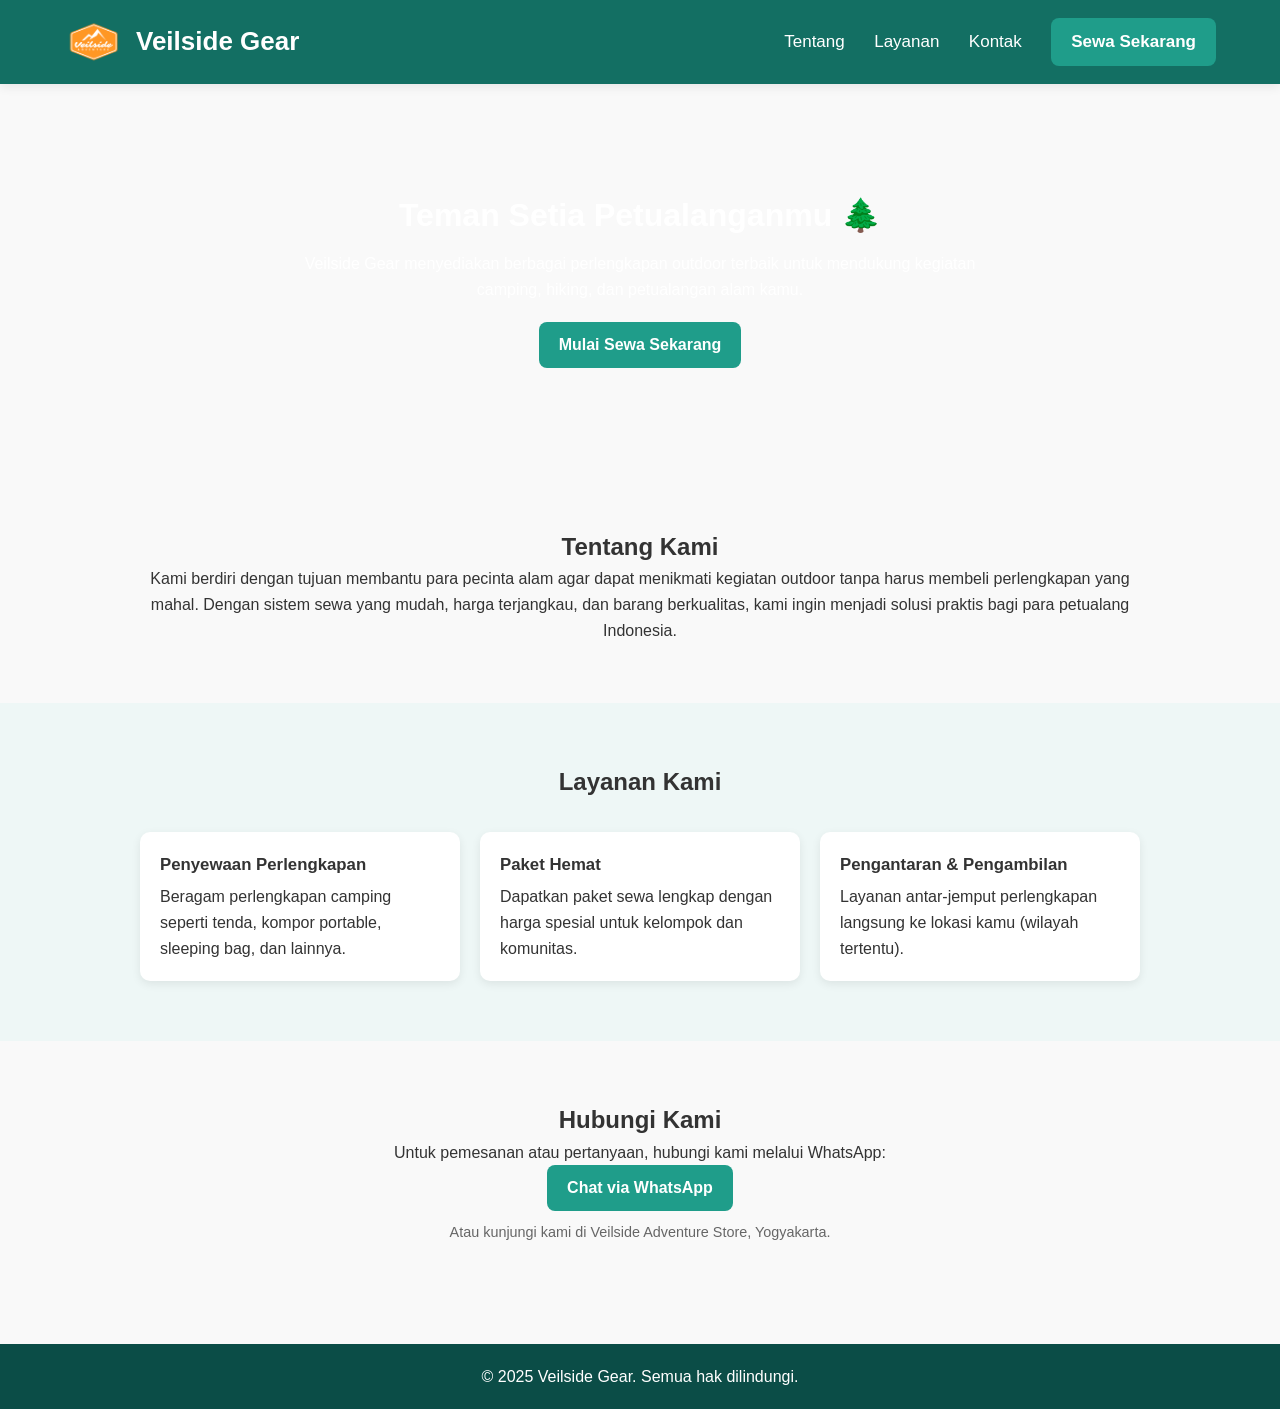
==== Program/index.html @ 1db5cf21 "feat: penambahan fitur keranjang dan produk" ====
<!DOCTYPE html>
<html lang="id">
  <head>
    <meta charset="UTF-8" />
    <meta name="viewport" content="width=device-width, initial-scale=1" />
    <title>Veilside Gear – Penyewaan Perlengkapan Outdoor</title>
    <link rel="stylesheet" href="style.css" />
    <link rel="icon" href="logo.png" />
  </head>
  <body>
    <!-- Navbar -->
    <header class="navbar" role="banner">
      <div class="container nav-content">
        <a href="index.html" class="logo" aria-label="Beranda Veilside Gear">
          <img src="logo.png" alt="Logo Veilside Gear" />
          <span>Veilside Gear</span>
        </a>
        <nav aria-label="Navigasi utama">
          <a href="#tentang">Tentang</a>
          <a href="#layanan">Layanan</a>
          <a href="#kontak">Kontak</a>
          <a href="sewa.html" class="btn-primary">Sewa Sekarang</a>
        </nav>
      </div>
    </header>

    <!-- Hero -->
    <section class="hero" role="region" aria-labelledby="hero-title">
      <div class="container">
        <h2 id="hero-title">Teman Setia Petualanganmu 🌲</h2>
        <p>
          Veilside Gear menyediakan berbagai perlengkapan outdoor terbaik untuk
          mendukung kegiatan camping, hiking, dan petualangan alam kamu.
        </p>
        <a href="sewa.html" class="btn-primary" aria-label="Mulai sewa sekarang">
          Mulai Sewa Sekarang
        </a>
      </div>
    </section>

    <!-- Tentang -->
    <section id="tentang" class="section" role="region" aria-labelledby="about-title">
      <div class="container">
        <h2 id="about-title">Tentang Kami</h2>
        <p>
          Kami berdiri dengan tujuan membantu para pecinta alam agar dapat
          menikmati kegiatan outdoor tanpa harus membeli perlengkapan yang mahal.
          Dengan sistem sewa yang mudah, harga terjangkau, dan barang berkualitas,
          kami ingin menjadi solusi praktis bagi para petualang Indonesia.
        </p>
      </div>
    </section>

    <!-- Layanan -->
    <section id="layanan" class="section bg-light" role="region" aria-labelledby="services-title">
      <div class="container">
        <h2 id="services-title">Layanan Kami</h2>

        <div class="grid">
          <div class="card">
            <h3>Penyewaan Perlengkapan</h3>
            <p>Beragam perlengkapan camping seperti tenda, kompor portable, sleeping bag, dan lainnya.</p>
          </div>
          <div class="card">
            <h3>Paket Hemat</h3>
            <p>Dapatkan paket sewa lengkap dengan harga spesial untuk kelompok dan komunitas.</p>
          </div>
          <div class="card">
            <h3>Pengantaran &amp; Pengambilan</h3>
            <p>Layanan antar-jemput perlengkapan langsung ke lokasi kamu (wilayah tertentu).</p>
          </div>
        </div>
      </div>
    </section>

    <!-- Kontak -->
    <section id="kontak" class="section" role="region" aria-labelledby="contact-title">
      <div class="container">
        <h2 id="contact-title">Hubungi Kami</h2>
        <p>Untuk pemesanan atau pertanyaan, hubungi kami melalui WhatsApp:</p>
        <a href="https://wa.me/628123456789" target="_blank" rel="noopener" class="btn-primary">
          Chat via WhatsApp
        </a>
        <p class="small">Atau kunjungi kami di Veilside Adventure Store, Yogyakarta.</p>
      </div>
    </section>

    <!-- Footer -->
    <footer role="contentinfo">
      <div class="container">
        <p>© 2025 Veilside Gear. Semua hak dilindungi.</p>
      </div>
    </footer>

    <!-- Reminder H-1 (dipertahankan) -->
    <script>
      const reminder = JSON.parse(localStorage.getItem("vs_reminder") || "null");
      if (reminder) {
        const now = new Date();
        const due = new Date(reminder.tanggalSelesai);
        const oneDayBefore = new Date(due);
        oneDayBefore.setDate(due.getDate() - 1);

        if (now.toDateString() === oneDayBefore.toDateString()) {
          const msg =
            `Halo ${reminder.nama}, ini pengingat dari Veilside Gear 😊\n` +
            `Besok (${due.toLocaleDateString("id-ID")}) adalah jadwal pengembalian barang sewaan Anda.\n` +
            `Terima kasih sudah menyewa di Veilside Gear!`;
          const waURL = `https://wa.me/${reminder.wa}?text=${encodeURIComponent(msg)}`;
          alert("🔔 Pengingat: Besok adalah jadwal pengembalian barang!");
          window.open(waURL, "_blank");
          localStorage.removeItem("vs_reminder");
        }
      }
    </script>
  </body>
</html>
---- Program/style.css ----
/* ===========
   Veilside Gear • Global Styles
   =========== */
* {
  box-sizing: border-box;
  margin: 0;
  padding: 0;
  font-family: "Inter", Arial, sans-serif;
}

:root {
  --brand: #136f63;
  --brand-2: #0b4d47;
  --brand-contrast: #ffffff;
  --bg: #f9f9f9;
  --bg-light: #eef7f6;
  --text: #333333;
  --muted: #666666;
  --radius-md: 10px;
  --shadow-sm: 0 3px 10px rgba(0, 0, 0, 0.08);
  --shadow-md: 0 4px 20px rgba(0, 0, 0, 0.08);
}

/* footer selalu di bawah + kompensasi navbar fixed */
html, body {
  height: 100%;
  display: flex;
  flex-direction: column;
  background: var(--bg);
  color: var(--text);
  line-height: 1.6;
}
body { padding-top: 90px; } /* karena navbar fixed */
body > main,
body > .section {
  flex: 1 0 auto;
}
footer {
  flex-shrink: 0;
}

/* container */
.container {
  width: 90%;
  max-width: 1000px;
  margin: 0 auto;
}

/* navbar */
.navbar {
  background: var(--brand);
  color: var(--brand-contrast);
  position: fixed;
  top: 0; left: 0; width: 100%;
  z-index: 1000;
  box-shadow: var(--shadow-sm);
}
.nav-content {
  display: flex; align-items: center; justify-content: space-between;
  max-width: 1200px; padding: 12px 0; margin: 0 auto;
}
.logo {
  display: inline-flex; align-items: center; gap: 12px;
  text-decoration: none; color: var(--brand-contrast);
  font-size: 26px; font-weight: 700;
}
.logo img { width: 60px; height: 60px; object-fit: contain; }
nav a {
  color: var(--brand-contrast); text-decoration: none;
  margin-left: 25px; font-weight: 500; font-size: 17px;
  transition: color .25s ease;
}
nav a:hover { color: #c7f9cc; }

/* button */
.btn-primary {
  display: inline-block;
  background: #1f9d8a; color: #ffffff;
  padding: 10px 20px; border-radius: 8px; text-decoration: none;
  font-weight: 600; border: 0; cursor: pointer;
  transition: background .25s ease, transform .1s ease;
}
.btn-primary:hover { background: #157c6f; }
.btn-primary:active { transform: translateY(1px); }

/* hero */
.hero {
  background: url("camp-bg.jpg") center/cover no-repeat;
  color: var(--brand-contrast);
  text-align: center;
  padding: 100px 20px;
}
.hero h2 { font-size: 2rem; margin-bottom: 10px; }
.hero p { max-width: 700px; margin: 10px auto 20px; }

/* sections */
.section { padding: 60px 0; text-align: center; }
.bg-light { background: var(--bg-light); }

/* grid & card */
.grid {
  display: grid;
  grid-template-columns: repeat(auto-fit, minmax(220px, 1fr));
  gap: 20px;
  margin-top: 30px;
}
.card {
  background: #ffffff;
  padding: 20px;
  border-radius: var(--radius-md);
  box-shadow: var(--shadow-sm);
  text-align: left;
  transition: transform .15s ease, box-shadow .15s ease;
}
.card:hover { transform: translateY(-3px); box-shadow: var(--shadow-md); }
.card h3 { font-size: 1.05rem; margin-bottom: 6px; }
.card p + p { margin-top: 6px; }

/* product images */
.product-img {
  width: 100%;
  height: 160px;
  object-fit: contain;
  display: block;
  background: #fff;
  border-radius: 8px;
  margin-bottom: 10px;
}
@media (min-width: 1024px) {
  .product-img { height: 180px; }
}

/* footer */
footer {
  background: var(--brand-2);
  color: #ffffff;
  text-align: center;
  padding: 20px 10px;
  margin-top: 40px;
}
.small {
  font-size: 0.9em;
  color: var(--muted);
  margin-top: 10px;
}

/* cart summary table */
#cart-summary table { width: 100%; border-collapse: collapse; }
#cart-summary th, #cart-summary td {
  padding: 8px 10px;
  border-bottom: 1px solid #eee;
}
#cart-summary th:last-child,
#cart-summary td:last-child { text-align: right; }

/* responsive */
@media (max-width: 768px) {
  .hero { padding: 80px 15px; background-position: center; }
  nav a { margin-left: 16px; font-size: 15px; }
  .logo img { width: 48px; height: 48px; }
}


/* ========== CART PANEL ========== */
.btn-cart {
  background: rgba(255,255,255,0.12);
  border: 1px solid rgba(255,255,255,0.25);
  color: #fff;
  padding: 6px 14px;
  border-radius: 999px;
  cursor: pointer;
  font-weight: 500;
}
.btn-cart:hover { background: rgba(255,255,255,0.2); }

.cart-panel {
  position: fixed;
  top: 0;
  right: -360px;
  width: 320px;
  height: 100vh;
  background: #fff;
  box-shadow: -4px 0 14px rgba(0,0,0,0.15);
  z-index: 2000;
  display: flex;
  flex-direction: column;
  transition: right .25s ease;
}
.cart-panel.open { right: 0; }

.cart-header {
  display: flex;
  justify-content: space-between;
  align-items: center;
  padding: 16px 16px 8px;
  border-bottom: 1px solid #eee;
}
.cart-header h3 { margin: 0; }
.cart-header button {
  background: transparent;
  border: none;
  font-size: 18px;
  cursor: pointer;
}

.cart-items {
  flex: 1 1 auto;
  overflow-y: auto;
  padding: 14px 16px;
}
.cart-item {
  border-bottom: 1px solid #f1f1f1;
  padding: 10px 0;
}
.ci-name {
  font-weight: 600;
  margin-bottom: 6px;
}
.ci-controls {
  display: flex;
  align-items: center;
  gap: 6px;
}
.ci-btn {
  width: 28px;
  height: 28px;
  border: 1px solid #ccc;
  background: #fff;
  border-radius: 6px;
  cursor: pointer;
}
.ci-price {
  margin-left: auto;
  font-size: 13px;
  color: #555;
}
.ci-remove {
  background: transparent;
  border: none;
  cursor: pointer;
  font-size: 16px;
}

.cart-footer {
  padding: 14px 16px 20px;
  border-top: 1px solid #eee;
  background: #fff;
}

.cart-backdrop {
  position: fixed;
  inset: 0;
  background: rgba(0,0,0,0.35);
  z-index: 1999;
  opacity: 0;
  pointer-events: none;
  transition: opacity .2s ease;
}
.cart-backdrop.show {
  opacity: 1;
  pointer-events: all;
}
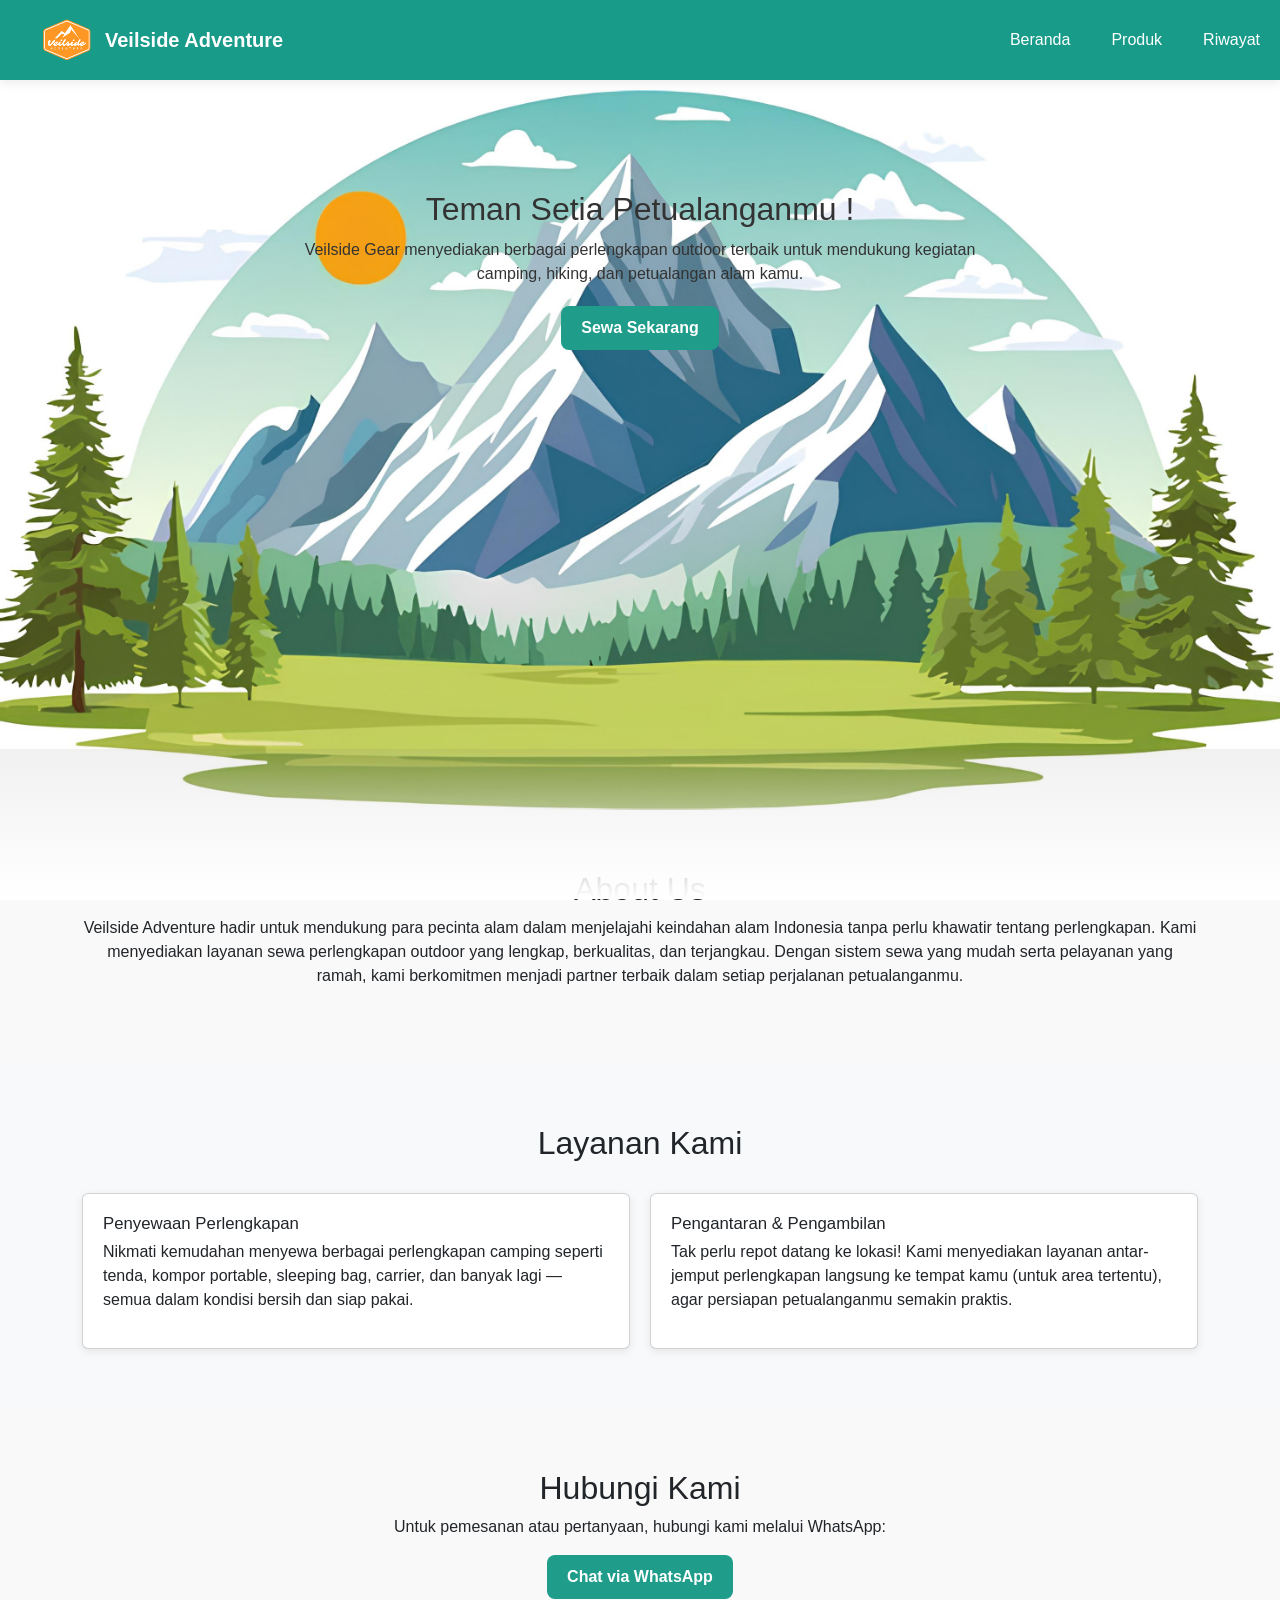
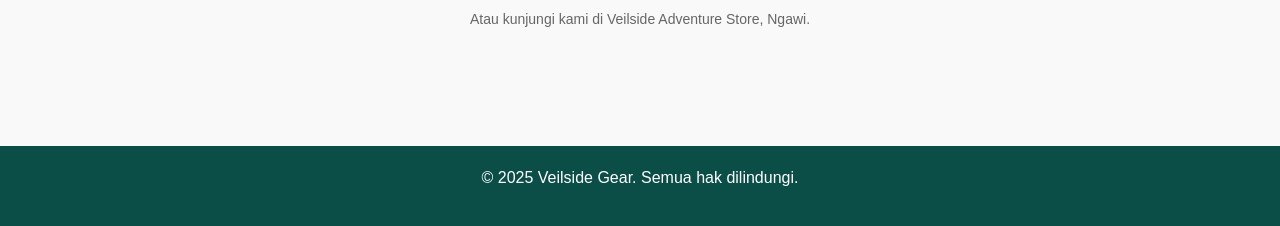
==== commit df98be09: "feat:perubahan beranda" ====
--- a/Program/index.html
+++ b/Program/index.html
@@ -2,113 +2,160 @@
 <html lang="id">
   <head>
     <meta charset="UTF-8" />
-    <meta name="viewport" content="width=device-width, initial-scale=1" />
-    <title>Veilside Gear – Penyewaan Perlengkapan Outdoor</title>
+    <meta name="viewport" content="width=device-width, initial-scale=1.0" />
+    <title>Veilside Gear</title>
     <link rel="stylesheet" href="style.css" />
-    <link rel="icon" href="logo.png" />
+    <link
+      href="https://cdn.jsdelivr.net/npm/bootstrap@5.3.8/dist/css/bootstrap.min.css"
+      rel="stylesheet"
+      integrity="sha384-sRIl4kxILFvY47J16cr9ZwB07vP4J8+LH7qKQnuqkuIAvNWLzeN8tE5YBujZqJLB"
+      crossorigin="anonymous"
+    />
   </head>
   <body>
-    <!-- Navbar -->
-    <header class="navbar" role="banner">
-      <div class="container nav-content">
-        <a href="index.html" class="logo" aria-label="Beranda Veilside Gear">
-          <img src="logo.png" alt="Logo Veilside Gear" />
-          <span>Veilside Gear</span>
+    <!-- Navbar BOOTSTRAP -->
+    <nav
+      class="navbar navbar-expand-lg fixed-top"
+      style="background-color: #199b8a"
+    >
+      <div class="container-fluid">
+        <!-- untuk logo + nama -->
+        <a class="navbar-brand d-flex align-items-center text-white" href="#">
+          <img src="logo.png" alt="Logo" width="60" height="54" class="me-2" />
+          <span class="fw-bold">Veilside Adventure</span>
         </a>
-        <nav aria-label="Navigasi utama">
-          <a href="#tentang">Tentang</a>
-          <a href="#layanan">Layanan</a>
-          <a href="#kontak">Kontak</a>
-          <a href="sewa.html" class="btn-primary">Sewa Sekarang</a>
-        </nav>
+
+        <!-- untuk tampilan mobile (toogle) -->
+        <button
+          class="navbar-toggler"
+          type="button"
+          data-bs-toggle="collapse"
+          data-bs-target="#navbarNav"
+          aria-controls="navbarNav"
+          aria-expanded="false"
+          aria-label="Toggle navigation"
+        >
+          <span class="navbar-toggler-icon"></span>
+        </button>
+
+        <!-- Menu di navbar -->
+        <div
+          class="collapse navbar-collapse justify-content-end"
+          id="navbarNav"
+        >
+          <ul class="navbar-nav">
+            <li class="nav-item">
+              <a class="nav-link text-white" aria-current="page" href="#home"
+                >Beranda</a
+              >
+            </li>
+            <li class="nav-item">
+              <a class="nav-link text-white" href="sewa.html">Produk</a>
+            </li>
+            <li class="nav-item">
+              <a class="nav-link text-white" href="#">Riwayat</a>
+            </li>
+          </ul>
+        </div>
       </div>
-    </header>
+    </nav>
 
-    <!-- Hero -->
-    <section class="hero" role="region" aria-labelledby="hero-title">
-      <div class="container">
-        <h2 id="hero-title">Teman Setia Petualanganmu 🌲</h2>
+    <!-- Hero section -->
+    <section class="hero" id="home">
+      <main class="content">
+        <h1>Teman Setia Petualanganmu !</h1>
         <p>
           Veilside Gear menyediakan berbagai perlengkapan outdoor terbaik untuk
           mendukung kegiatan camping, hiking, dan petualangan alam kamu.
         </p>
-        <a href="sewa.html" class="btn-primary" aria-label="Mulai sewa sekarang">
-          Mulai Sewa Sekarang
-        </a>
-      </div>
+        <a href="sewa.html" class="btn-primary">Sewa Sekarang</a>
+      </main>
     </section>
 
-    <!-- Tentang -->
-    <section id="tentang" class="section" role="region" aria-labelledby="about-title">
+    <!-- Tentang Kami -->
+    <section class="section" id="tentang">
       <div class="container">
-        <h2 id="about-title">Tentang Kami</h2>
+        <h2>About Us</h2>
         <p>
-          Kami berdiri dengan tujuan membantu para pecinta alam agar dapat
-          menikmati kegiatan outdoor tanpa harus membeli perlengkapan yang mahal.
-          Dengan sistem sewa yang mudah, harga terjangkau, dan barang berkualitas,
-          kami ingin menjadi solusi praktis bagi para petualang Indonesia.
+          Veilside Adventure hadir untuk mendukung para pecinta alam dalam
+          menjelajahi keindahan alam Indonesia tanpa perlu khawatir tentang
+          perlengkapan. Kami menyediakan layanan sewa perlengkapan outdoor yang
+          lengkap, berkualitas, dan terjangkau. Dengan sistem sewa yang mudah
+          serta pelayanan yang ramah, kami berkomitmen menjadi partner terbaik
+          dalam setiap perjalanan petualanganmu.
         </p>
       </div>
     </section>
 
     <!-- Layanan -->
-    <section id="layanan" class="section bg-light" role="region" aria-labelledby="services-title">
+    <section class="section bg-light" id="layanan">
       <div class="container">
-        <h2 id="services-title">Layanan Kami</h2>
-
+        <h2>Layanan Kami</h2>
         <div class="grid">
           <div class="card">
             <h3>Penyewaan Perlengkapan</h3>
-            <p>Beragam perlengkapan camping seperti tenda, kompor portable, sleeping bag, dan lainnya.</p>
+            <p>
+              Nikmati kemudahan menyewa berbagai perlengkapan camping seperti
+              tenda, kompor portable, sleeping bag, carrier, dan banyak lagi —
+              semua dalam kondisi bersih dan siap pakai.
+            </p>
           </div>
           <div class="card">
-            <h3>Paket Hemat</h3>
-            <p>Dapatkan paket sewa lengkap dengan harga spesial untuk kelompok dan komunitas.</p>
-          </div>
-          <div class="card">
-            <h3>Pengantaran &amp; Pengambilan</h3>
-            <p>Layanan antar-jemput perlengkapan langsung ke lokasi kamu (wilayah tertentu).</p>
+            <h3>Pengantaran & Pengambilan</h3>
+            <p>
+              Tak perlu repot datang ke lokasi! Kami menyediakan layanan
+              antar-jemput perlengkapan langsung ke tempat kamu (untuk area
+              tertentu), agar persiapan petualanganmu semakin praktis.
+            </p>
           </div>
         </div>
       </div>
     </section>
 
     <!-- Kontak -->
-    <section id="kontak" class="section" role="region" aria-labelledby="contact-title">
+    <section id="kontak" class="section">
       <div class="container">
-        <h2 id="contact-title">Hubungi Kami</h2>
+        <h2>Hubungi Kami</h2>
         <p>Untuk pemesanan atau pertanyaan, hubungi kami melalui WhatsApp:</p>
-        <a href="https://wa.me/628123456789" target="_blank" rel="noopener" class="btn-primary">
-          Chat via WhatsApp
-        </a>
-        <p class="small">Atau kunjungi kami di Veilside Adventure Store, Yogyakarta.</p>
+        <a href="https://wa.me/628123456789" target="_blank" class="btn-primary"
+          >Chat via WhatsApp</a
+        >
+        <p class="small">
+          Atau kunjungi kami di Veilside Adventure Store, Ngawi.
+        </p>
       </div>
     </section>
 
-    <!-- Footer -->
-    <footer role="contentinfo">
+    <footer>
       <div class="container">
         <p>© 2025 Veilside Gear. Semua hak dilindungi.</p>
       </div>
     </footer>
 
-    <!-- Reminder H-1 (dipertahankan) -->
     <script>
-      const reminder = JSON.parse(localStorage.getItem("vs_reminder") || "null");
+      // 🔔 Cek apakah ada pengingat penyewaan di localStorage
+      const reminder = JSON.parse(
+        localStorage.getItem("vs_reminder") || "null"
+      );
       if (reminder) {
         const now = new Date();
         const due = new Date(reminder.tanggalSelesai);
         const oneDayBefore = new Date(due);
         oneDayBefore.setDate(due.getDate() - 1);
 
+        // Jika hari ini sudah H-1
         if (now.toDateString() === oneDayBefore.toDateString()) {
-          const msg =
-            `Halo ${reminder.nama}, ini pengingat dari Veilside Gear 😊\n` +
-            `Besok (${due.toLocaleDateString("id-ID")}) adalah jadwal pengembalian barang sewaan Anda.\n` +
-            `Terima kasih sudah menyewa di Veilside Gear!`;
-          const waURL = `https://wa.me/${reminder.wa}?text=${encodeURIComponent(msg)}`;
+          const msg = `Halo ${
+            reminder.nama
+          }, ini pengingat dari Veilside Gear 😊\nBesok (${due.toLocaleDateString(
+            "id-ID"
+          )}) adalah jadwal pengembalian barang sewaan Anda.\nTerima kasih sudah menyewa di Veilside Gear!`;
+          const waURL = `https://wa.me/${reminder.wa}?text=${encodeURIComponent(
+            msg
+          )}`;
           alert("🔔 Pengingat: Besok adalah jadwal pengembalian barang!");
           window.open(waURL, "_blank");
+          // Hapus setelah dikirim agar tidak berulang
           localStorage.removeItem("vs_reminder");
         }
       }
--- a/Program/style.css
+++ b/Program/style.css
@@ -22,7 +22,8 @@
 }
 
 /* footer selalu di bawah + kompensasi navbar fixed */
-html, body {
+html,
+body {
   height: 100%;
   display: flex;
   flex-direction: column;
@@ -30,7 +31,9 @@
   color: var(--text);
   line-height: 1.6;
 }
-body { padding-top: 90px; } /* karena navbar fixed */
+body {
+  padding-top: 90px;
+} /* karena navbar fixed */
 body > main,
 body > .section {
   flex: 1 0 auto;
@@ -51,51 +54,110 @@
   background: var(--brand);
   color: var(--brand-contrast);
   position: fixed;
-  top: 0; left: 0; width: 100%;
+  top: 0;
+  left: 0;
+  width: 100%;
   z-index: 1000;
   box-shadow: var(--shadow-sm);
 }
 .nav-content {
-  display: flex; align-items: center; justify-content: space-between;
-  max-width: 1200px; padding: 12px 0; margin: 0 auto;
+  display: flex;
+  align-items: center;
+  justify-content: space-between;
+  max-width: 1200px;
+  padding: 12px 0;
+  margin: 0 auto;
 }
 .logo {
-  display: inline-flex; align-items: center; gap: 12px;
-  text-decoration: none; color: var(--brand-contrast);
-  font-size: 26px; font-weight: 700;
-}
-.logo img { width: 60px; height: 60px; object-fit: contain; }
+  display: inline-flex;
+  align-items: center;
+  gap: 12px;
+  text-decoration: none;
+  color: var(--brand-contrast);
+  font-size: 26px;
+  font-weight: 700;
+}
+.logo img {
+  width: 60px;
+  height: 60px;
+  object-fit: contain;
+}
 nav a {
-  color: var(--brand-contrast); text-decoration: none;
-  margin-left: 25px; font-weight: 500; font-size: 17px;
-  transition: color .25s ease;
-}
-nav a:hover { color: #c7f9cc; }
+  color: var(--brand-contrast);
+  text-decoration: none;
+  margin-left: 25px;
+  font-weight: 500;
+  font-size: 17px;
+  transition: color 0.25s ease;
+}
+nav a:hover {
+  color: #c7f9cc;
+}
+.navbar-nav .nav-link:hover {
+  color: #ffd54f !important; /* efek hover kuning pada beranda, dkk */
+}
 
 /* button */
 .btn-primary {
   display: inline-block;
-  background: #1f9d8a; color: #ffffff;
-  padding: 10px 20px; border-radius: 8px; text-decoration: none;
-  font-weight: 600; border: 0; cursor: pointer;
-  transition: background .25s ease, transform .1s ease;
-}
-.btn-primary:hover { background: #157c6f; }
-.btn-primary:active { transform: translateY(1px); }
+  background: #1f9d8a;
+  color: #ffffff;
+  padding: 10px 20px;
+  border-radius: 8px;
+  text-decoration: none;
+  font-weight: 600;
+  border: 0;
+  cursor: pointer;
+  transition: background 0.25s ease, transform 0.1s ease;
+}
+.btn-primary:hover {
+  background: #157c6f;
+}
+.btn-primary:active {
+  transform: translateY(1px);
+}
 
 /* hero */
-.hero {
-  background: url("camp-bg.jpg") center/cover no-repeat;
+.content {
+  min-height: 80vh;
+  background: url("../Mountain\ Landscape\ \(1\).jpeg") center/cover no-repeat;
   color: var(--brand-contrast);
   text-align: center;
   padding: 100px 20px;
 }
-.hero h2 { font-size: 2rem; margin-bottom: 10px; }
-.hero p { max-width: 700px; margin: 10px auto 20px; }
+
+/* Tambah bayangan lembut di bawah hero */
+.content::after {
+  content: "";
+  position: absolute;
+  bottom: 1px; /* supaya nutup garis batas */
+  left: 0;
+  width: 100%; /*lebar shadow bawah*/
+  height: 150px;
+  background: linear-gradient(rgba(116, 115, 115, 0.103), rgb(255, 255, 255));
+  /* untuk atur layer di web(semakin besar angkanya semakin atas) */
+  z-index: 2;
+}
+
+.hero h1 {
+  font-size: 2rem;
+  margin-bottom: 10px;
+  color: #333333;
+}
+.hero p {
+  max-width: 700px;
+  margin: 10px auto 20px;
+  color: #333333;
+}
 
 /* sections */
-.section { padding: 60px 0; text-align: center; }
-.bg-light { background: var(--bg-light); }
+.section {
+  padding: 60px 0;
+  text-align: center;
+}
+.bg-light {
+  background: var(--bg-light);
+}
 
 /* grid & card */
 .grid {
@@ -110,11 +172,19 @@
   border-radius: var(--radius-md);
   box-shadow: var(--shadow-sm);
   text-align: left;
-  transition: transform .15s ease, box-shadow .15s ease;
-}
-.card:hover { transform: translateY(-3px); box-shadow: var(--shadow-md); }
-.card h3 { font-size: 1.05rem; margin-bottom: 6px; }
-.card p + p { margin-top: 6px; }
+  transition: transform 0.15s ease, box-shadow 0.15s ease;
+}
+.card:hover {
+  transform: translateY(-3px);
+  box-shadow: var(--shadow-md);
+}
+.card h3 {
+  font-size: 1.05rem;
+  margin-bottom: 6px;
+}
+.card p + p {
+  margin-top: 6px;
+}
 
 /* product images */
 .product-img {
@@ -127,7 +197,9 @@
   margin-bottom: 10px;
 }
 @media (min-width: 1024px) {
-  .product-img { height: 180px; }
+  .product-img {
+    height: 180px;
+  }
 }
 
 /* footer */
@@ -145,33 +217,49 @@
 }
 
 /* cart summary table */
-#cart-summary table { width: 100%; border-collapse: collapse; }
-#cart-summary th, #cart-summary td {
+#cart-summary table {
+  width: 100%;
+  border-collapse: collapse;
+}
+#cart-summary th,
+#cart-summary td {
   padding: 8px 10px;
   border-bottom: 1px solid #eee;
 }
 #cart-summary th:last-child,
-#cart-summary td:last-child { text-align: right; }
+#cart-summary td:last-child {
+  text-align: right;
+}
 
 /* responsive */
 @media (max-width: 768px) {
-  .hero { padding: 80px 15px; background-position: center; }
-  nav a { margin-left: 16px; font-size: 15px; }
-  .logo img { width: 48px; height: 48px; }
-}
-
+  .hero {
+    padding: 80px 15px;
+    background-position: center;
+  }
+  nav a {
+    margin-left: 16px;
+    font-size: 15px;
+  }
+  .logo img {
+    width: 48px;
+    height: 48px;
+  }
+}
 
 /* ========== CART PANEL ========== */
 .btn-cart {
-  background: rgba(255,255,255,0.12);
-  border: 1px solid rgba(255,255,255,0.25);
+  background: rgba(255, 255, 255, 0.12);
+  border: 1px solid rgba(255, 255, 255, 0.25);
   color: #fff;
   padding: 6px 14px;
   border-radius: 999px;
   cursor: pointer;
   font-weight: 500;
 }
-.btn-cart:hover { background: rgba(255,255,255,0.2); }
+.btn-cart:hover {
+  background: rgba(255, 255, 255, 0.2);
+}
 
 .cart-panel {
   position: fixed;
@@ -180,13 +268,15 @@
   width: 320px;
   height: 100vh;
   background: #fff;
-  box-shadow: -4px 0 14px rgba(0,0,0,0.15);
+  box-shadow: -4px 0 14px rgba(0, 0, 0, 0.15);
   z-index: 2000;
   display: flex;
   flex-direction: column;
-  transition: right .25s ease;
-}
-.cart-panel.open { right: 0; }
+  transition: right 0.25s ease;
+}
+.cart-panel.open {
+  right: 0;
+}
 
 .cart-header {
   display: flex;
@@ -195,7 +285,9 @@
   padding: 16px 16px 8px;
   border-bottom: 1px solid #eee;
 }
-.cart-header h3 { margin: 0; }
+.cart-header h3 {
+  margin: 0;
+}
 .cart-header button {
   background: transparent;
   border: none;
@@ -250,11 +342,11 @@
 .cart-backdrop {
   position: fixed;
   inset: 0;
-  background: rgba(0,0,0,0.35);
+  background: rgba(0, 0, 0, 0.35);
   z-index: 1999;
   opacity: 0;
   pointer-events: none;
-  transition: opacity .2s ease;
+  transition: opacity 0.2s ease;
 }
 .cart-backdrop.show {
   opacity: 1;
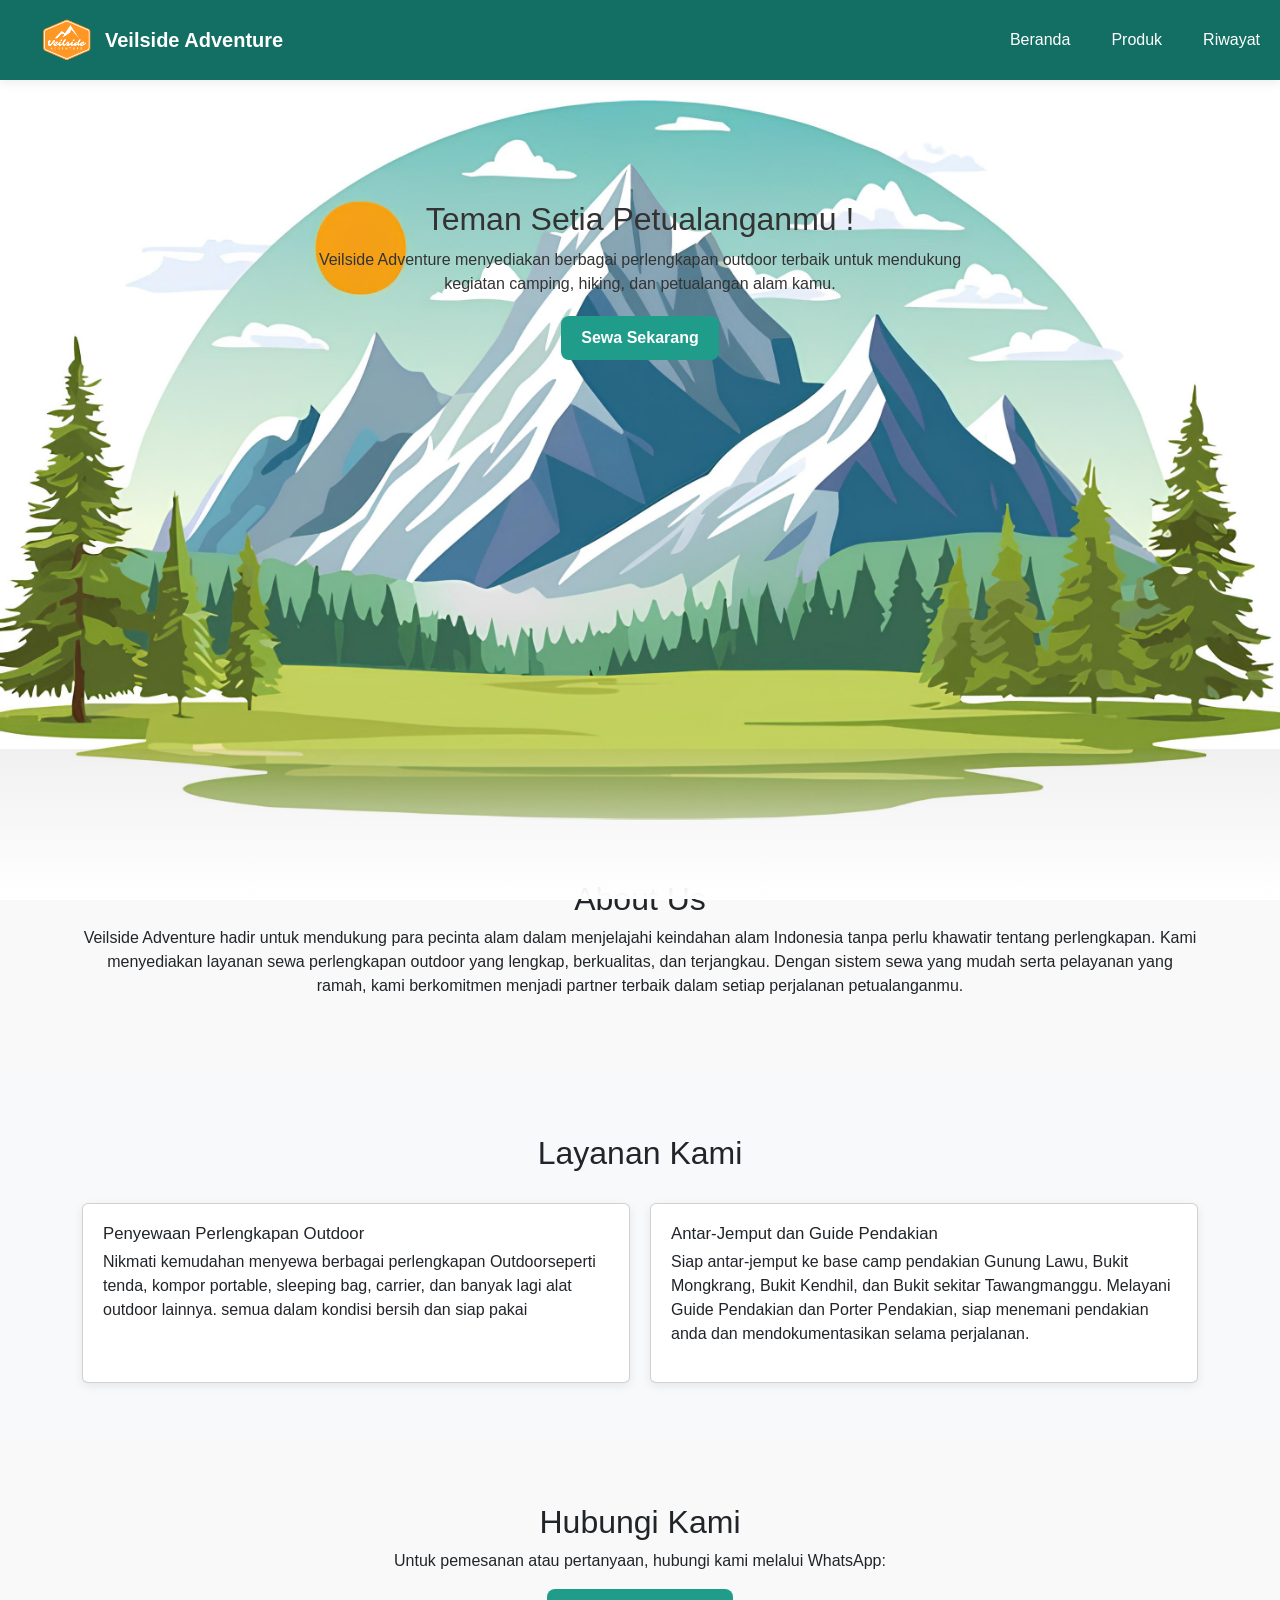
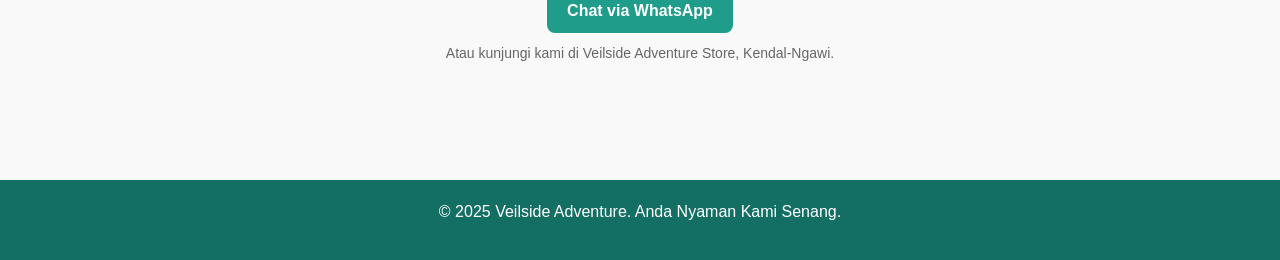
==== commit 5311c2a3: "feat:Merapikan" ====
--- a/Program/index.html
+++ b/Program/index.html
@@ -1,10 +1,18 @@
+<!-- Nama Anggota Kelompok 4:
+ 1. Adam Hyero Satria > 1202230006
+ 2. Ahsha Aisna Al Wafi > 1202230035
+ 3. Nayodya Fairuz Sadina > 1202230059
+ 4. Muhammad Habibie Ebam > 1202210017 
+ -->
+
 <!DOCTYPE html>
 <html lang="id">
   <head>
     <meta charset="UTF-8" />
     <meta name="viewport" content="width=device-width, initial-scale=1.0" />
-    <title>Veilside Gear</title>
+    <title>Veilside Adventure</title>
     <link rel="stylesheet" href="style.css" />
+    <link rel="icon" href="logo.png" />
     <link
       href="https://cdn.jsdelivr.net/npm/bootstrap@5.3.8/dist/css/bootstrap.min.css"
       rel="stylesheet"
@@ -16,7 +24,7 @@
     <!-- Navbar BOOTSTRAP -->
     <nav
       class="navbar navbar-expand-lg fixed-top"
-      style="background-color: #199b8a"
+      style="background-color: #136f63"
     >
       <div class="container-fluid">
         <!-- untuk logo + nama -->
@@ -65,8 +73,8 @@
       <main class="content">
         <h1>Teman Setia Petualanganmu !</h1>
         <p>
-          Veilside Gear menyediakan berbagai perlengkapan outdoor terbaik untuk
-          mendukung kegiatan camping, hiking, dan petualangan alam kamu.
+          Veilside Adventure menyediakan berbagai perlengkapan outdoor terbaik
+          untuk mendukung kegiatan camping, hiking, dan petualangan alam kamu.
         </p>
         <a href="sewa.html" class="btn-primary">Sewa Sekarang</a>
       </main>
@@ -93,19 +101,20 @@
         <h2>Layanan Kami</h2>
         <div class="grid">
           <div class="card">
-            <h3>Penyewaan Perlengkapan</h3>
+            <h3>Penyewaan Perlengkapan Outdoor</h3>
             <p>
-              Nikmati kemudahan menyewa berbagai perlengkapan camping seperti
-              tenda, kompor portable, sleeping bag, carrier, dan banyak lagi —
-              semua dalam kondisi bersih dan siap pakai.
+              Nikmati kemudahan menyewa berbagai perlengkapan Outdoorseperti
+              tenda, kompor portable, sleeping bag, carrier, dan banyak lagi
+              alat outdoor lainnya. semua dalam kondisi bersih dan siap pakai
             </p>
           </div>
           <div class="card">
-            <h3>Pengantaran & Pengambilan</h3>
+            <h3>Antar-Jemput dan Guide Pendakian</h3>
             <p>
-              Tak perlu repot datang ke lokasi! Kami menyediakan layanan
-              antar-jemput perlengkapan langsung ke tempat kamu (untuk area
-              tertentu), agar persiapan petualanganmu semakin praktis.
+              Siap antar-jemput ke base camp pendakian Gunung Lawu, Bukit
+              Mongkrang, Bukit Kendhil, dan Bukit sekitar Tawangmanggu. Melayani
+              Guide Pendakian dan Porter Pendakian, siap menemani pendakian anda
+              dan mendokumentasikan selama perjalanan.
             </p>
           </div>
         </div>
@@ -117,18 +126,21 @@
       <div class="container">
         <h2>Hubungi Kami</h2>
         <p>Untuk pemesanan atau pertanyaan, hubungi kami melalui WhatsApp:</p>
-        <a href="https://wa.me/628123456789" target="_blank" class="btn-primary"
+        <a
+          href="https://wa.me/6281459125873"
+          target="_blank"
+          class="btn-primary"
           >Chat via WhatsApp</a
         >
         <p class="small">
-          Atau kunjungi kami di Veilside Adventure Store, Ngawi.
+          Atau kunjungi kami di Veilside Adventure Store, Kendal-Ngawi.
         </p>
       </div>
     </section>
 
     <footer>
       <div class="container">
-        <p>© 2025 Veilside Gear. Semua hak dilindungi.</p>
+        <p>© 2025 Veilside Adventure. Anda Nyaman Kami Senang.</p>
       </div>
     </footer>
 
@@ -147,9 +159,9 @@
         if (now.toDateString() === oneDayBefore.toDateString()) {
           const msg = `Halo ${
             reminder.nama
-          }, ini pengingat dari Veilside Gear 😊\nBesok (${due.toLocaleDateString(
+          }, ini pengingat dari Veilside Adventure 😊\nBesok (${due.toLocaleDateString(
             "id-ID"
-          )}) adalah jadwal pengembalian barang sewaan Anda.\nTerima kasih sudah menyewa di Veilside Gear!`;
+          )}) adalah jadwal pengembalian barang sewaan Anda.\nTerima kasih sudah menyewa di Veilside Adventure!`;
           const waURL = `https://wa.me/${reminder.wa}?text=${encodeURIComponent(
             msg
           )}`;
--- a/Program/style.css
+++ b/Program/style.css
@@ -10,13 +10,13 @@
 
 :root {
   --brand: #136f63;
-  --brand-2: #0b4d47;
+  --brand-2: #136f63;
   --brand-contrast: #ffffff;
   --bg: #f9f9f9;
   --bg-light: #eef7f6;
   --text: #333333;
   --muted: #666666;
-  --radius-md: 10px;
+  --radius-md: 20px;
   --shadow-sm: 0 3px 10px rgba(0, 0, 0, 0.08);
   --shadow-md: 0 4px 20px rgba(0, 0, 0, 0.08);
 }
@@ -32,19 +32,22 @@
   line-height: 1.6;
 }
 body {
-  padding-top: 90px;
-} /* karena navbar fixed */
+  padding-top: 100px;
+}
+
+/* karena navbar fixed */
 body > main,
 body > .section {
   flex: 1 0 auto;
 }
+
 footer {
   flex-shrink: 0;
 }
 
 /* container */
 .container {
-  width: 90%;
+  width: 100%;
   max-width: 1000px;
   margin: 0 auto;
 }
@@ -71,7 +74,7 @@
 .logo {
   display: inline-flex;
   align-items: center;
-  gap: 12px;
+  gap: 30px;
   text-decoration: none;
   color: var(--brand-contrast);
   font-size: 26px;
@@ -94,7 +97,7 @@
   color: #c7f9cc;
 }
 .navbar-nav .nav-link:hover {
-  color: #ffd54f !important; /* efek hover kuning pada beranda, dkk */
+  color: #dcee3c !important; /* efek hover  pada beranda, dkk */
 }
 
 /* button */
@@ -117,7 +120,7 @@
   transform: translateY(1px);
 }
 
-/* hero */
+/* ========= HERO DASHBOARD (INDEX.HTML) ======== */
 .content {
   min-height: 80vh;
   background: url("../Mountain\ Landscape\ \(1\).jpeg") center/cover no-repeat;
@@ -159,7 +162,7 @@
   background: var(--bg-light);
 }
 
-/* grid & card */
+/* ======== MENGATUR GRID & CARD PRODUK (SEWA.HTML) ======= */
 .grid {
   display: grid;
   grid-template-columns: repeat(auto-fit, minmax(220px, 1fr));
@@ -186,7 +189,7 @@
   margin-top: 6px;
 }
 
-/* product images */
+/* ========= MENGATUR FOTO PRODUK ======== */
 .product-img {
   width: 100%;
   height: 160px;
@@ -202,7 +205,7 @@
   }
 }
 
-/* footer */
+/* ====== FOOTER SEWA.HTML ========= */
 footer {
   background: var(--brand-2);
   color: #ffffff;
@@ -216,22 +219,26 @@
   margin-top: 10px;
 }
 
-/* cart summary table */
-#cart-summary table {
-  width: 100%;
-  border-collapse: collapse;
-}
-#cart-summary th,
-#cart-summary td {
-  padding: 8px 10px;
-  border-bottom: 1px solid #eee;
-}
-#cart-summary th:last-child,
-#cart-summary td:last-child {
-  text-align: right;
-}
-
-/* responsive */
+/* =========== CART / KERANJANG =========  */
+.nav-menu {
+  display: flex;
+  align-items: center;
+  gap: 15px; /* jarak antar menu */
+}
+
+.cart-btn {
+  display: flex;
+  align-items: center;
+  gap: 6px; /* jarak icon dan angka */
+  cursor: pointer;
+  font-size: 18px;
+}
+
+.cart-btn i {
+  font-size: 20px;
+}
+
+/* ========= UNTUK TAMPILAN RESPONSIF ========== */
 @media (max-width: 768px) {
   .hero {
     padding: 80px 15px;
@@ -257,9 +264,6 @@
   cursor: pointer;
   font-weight: 500;
 }
-.btn-cart:hover {
-  background: rgba(255, 255, 255, 0.2);
-}
 
 .cart-panel {
   position: fixed;
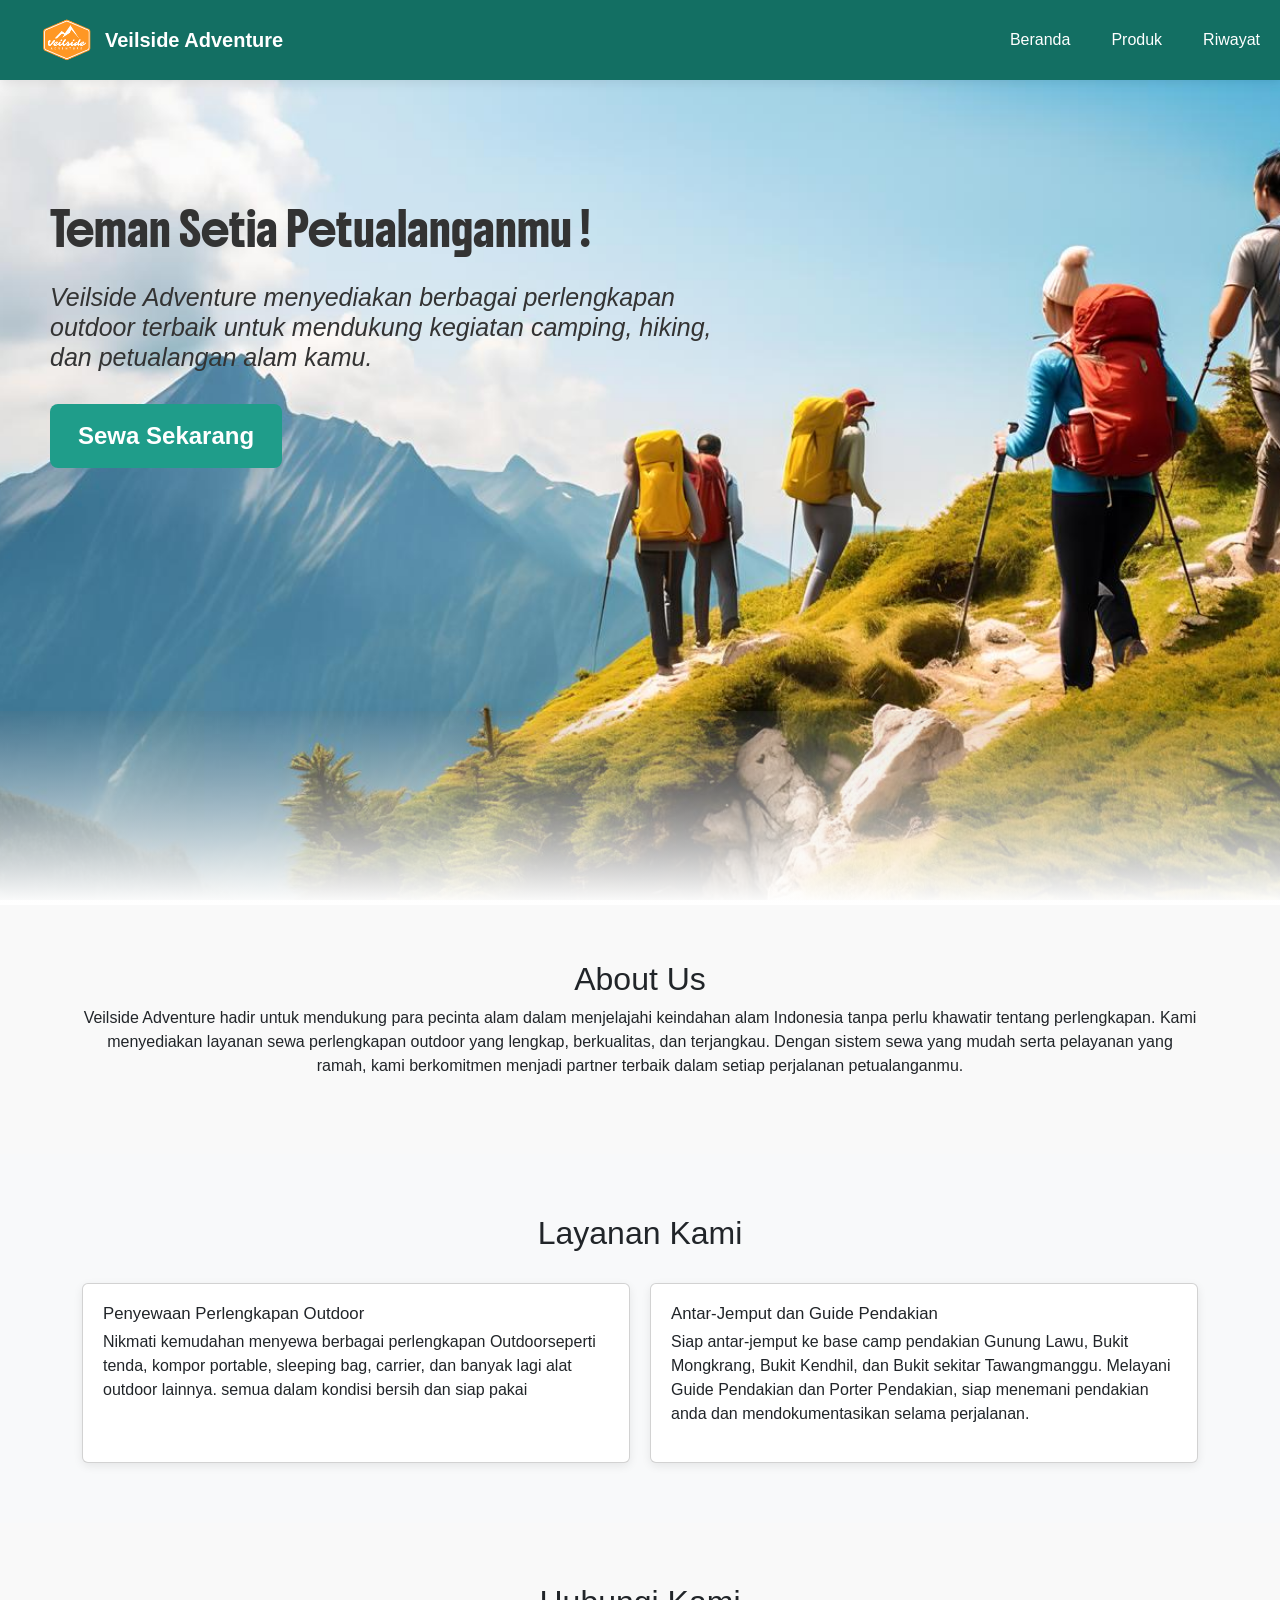
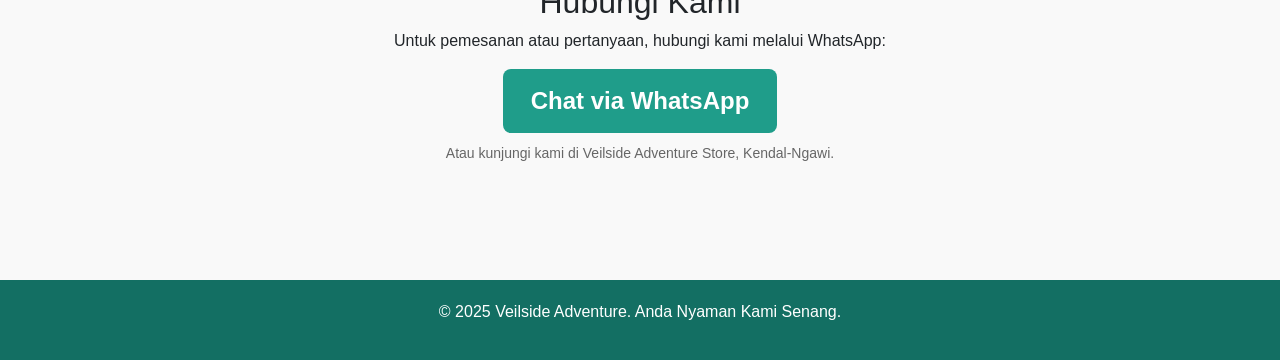
==== commit d2bfa946: "New" ====
--- a/Program/index.html
+++ b/Program/index.html
@@ -18,6 +18,13 @@
       rel="stylesheet"
       integrity="sha384-sRIl4kxILFvY47J16cr9ZwB07vP4J8+LH7qKQnuqkuIAvNWLzeN8tE5YBujZqJLB"
       crossorigin="anonymous"
+    />
+    <!-- font untuk di beranda bagian content -->
+    <link rel="preconnect" href="https://fonts.googleapis.com" />
+    <link rel="preconnect" href="https://fonts.gstatic.com" crossorigin />
+    <link
+      href="https://fonts.googleapis.com/css2?family=Boldonse&display=swap"
+      rel="stylesheet"
     />
   </head>
   <body>
@@ -72,10 +79,12 @@
     <section class="hero" id="home">
       <main class="content">
         <h1>Teman Setia Petualanganmu !</h1>
-        <p>
+        <br />
+        <h4>
           Veilside Adventure menyediakan berbagai perlengkapan outdoor terbaik
           untuk mendukung kegiatan camping, hiking, dan petualangan alam kamu.
-        </p>
+        </h4>
+        <br />
         <a href="sewa.html" class="btn-primary">Sewa Sekarang</a>
       </main>
     </section>
--- a/Program/style.css
+++ b/Program/style.css
@@ -31,9 +31,6 @@
   color: var(--text);
   line-height: 1.6;
 }
-body {
-  padding-top: 100px;
-}
 
 /* karena navbar fixed */
 body > main,
@@ -105,7 +102,8 @@
   display: inline-block;
   background: #1f9d8a;
   color: #ffffff;
-  padding: 10px 20px;
+  padding: 14px 28px;
+  font-size: 1.5rem; /* teks lebih besar */
   border-radius: 8px;
   text-decoration: none;
   font-weight: 600;
@@ -122,35 +120,44 @@
 
 /* ========= HERO DASHBOARD (INDEX.HTML) ======== */
 .content {
-  min-height: 80vh;
-  background: url("../Mountain\ Landscape\ \(1\).jpeg") center/cover no-repeat;
+  min-height: 100vh;
+  background: url("../A\ group\ of\ people\ hiking\ in\ the\ mountains\ \(1\).jpeg")
+    center/cover no-repeat;
   color: var(--brand-contrast);
-  text-align: center;
-  padding: 100px 20px;
+  text-align: left;
+  padding: 210px 50px;
 }
 
 /* Tambah bayangan lembut di bawah hero */
 .content::after {
   content: "";
   position: absolute;
-  bottom: 1px; /* supaya nutup garis batas */
+  bottom: -5px; /* supaya nutup garis batas */
   left: 0;
   width: 100%; /*lebar shadow bawah*/
-  height: 150px;
+  height: 194px;
   background: linear-gradient(rgba(116, 115, 115, 0.103), rgb(255, 255, 255));
   /* untuk atur layer di web(semakin besar angkanya semakin atas) */
-  z-index: 2;
+  z-index: 1;
 }
 
 .hero h1 {
   font-size: 2rem;
   margin-bottom: 10px;
   color: #333333;
-}
-.hero p {
+  font-family: "Boldonse", system-ui;
+  font-weight: 400;
+  font-style: normal;
+}
+
+.hero h4 {
   max-width: 700px;
-  margin: 10px auto 20px;
+  /* margin: 10px auto 20px; */
   color: #333333;
+  font-family: Arial, Helvetica, sans-serif;
+  font-weight: 100;
+  font-style: italic;
+  font-size: 25px;
 }
 
 /* sections */
@@ -356,3 +363,28 @@
   opacity: 1;
   pointer-events: all;
 }
+
+/* new */
+.hero-section {
+  position: relative;
+  text-align: center;
+}
+.bg-image {
+  width: 100%;
+  display: block;
+}
+.text-overlay {
+  position: absolute;
+  top: 35%;
+  left: 50%;
+  transform: translate(-50%, -35%);
+  background: rgba(255, 255, 255, 0.6); /* semi transparan */
+  padding: 30px;
+  border-radius: 16px;
+  box-shadow: 0 2px 8px rgba(0, 0, 0, 0.08);
+}
+.text-overlay h1,
+.text-overlay p {
+  margin: 16px 0;
+  color: #212121;
+}
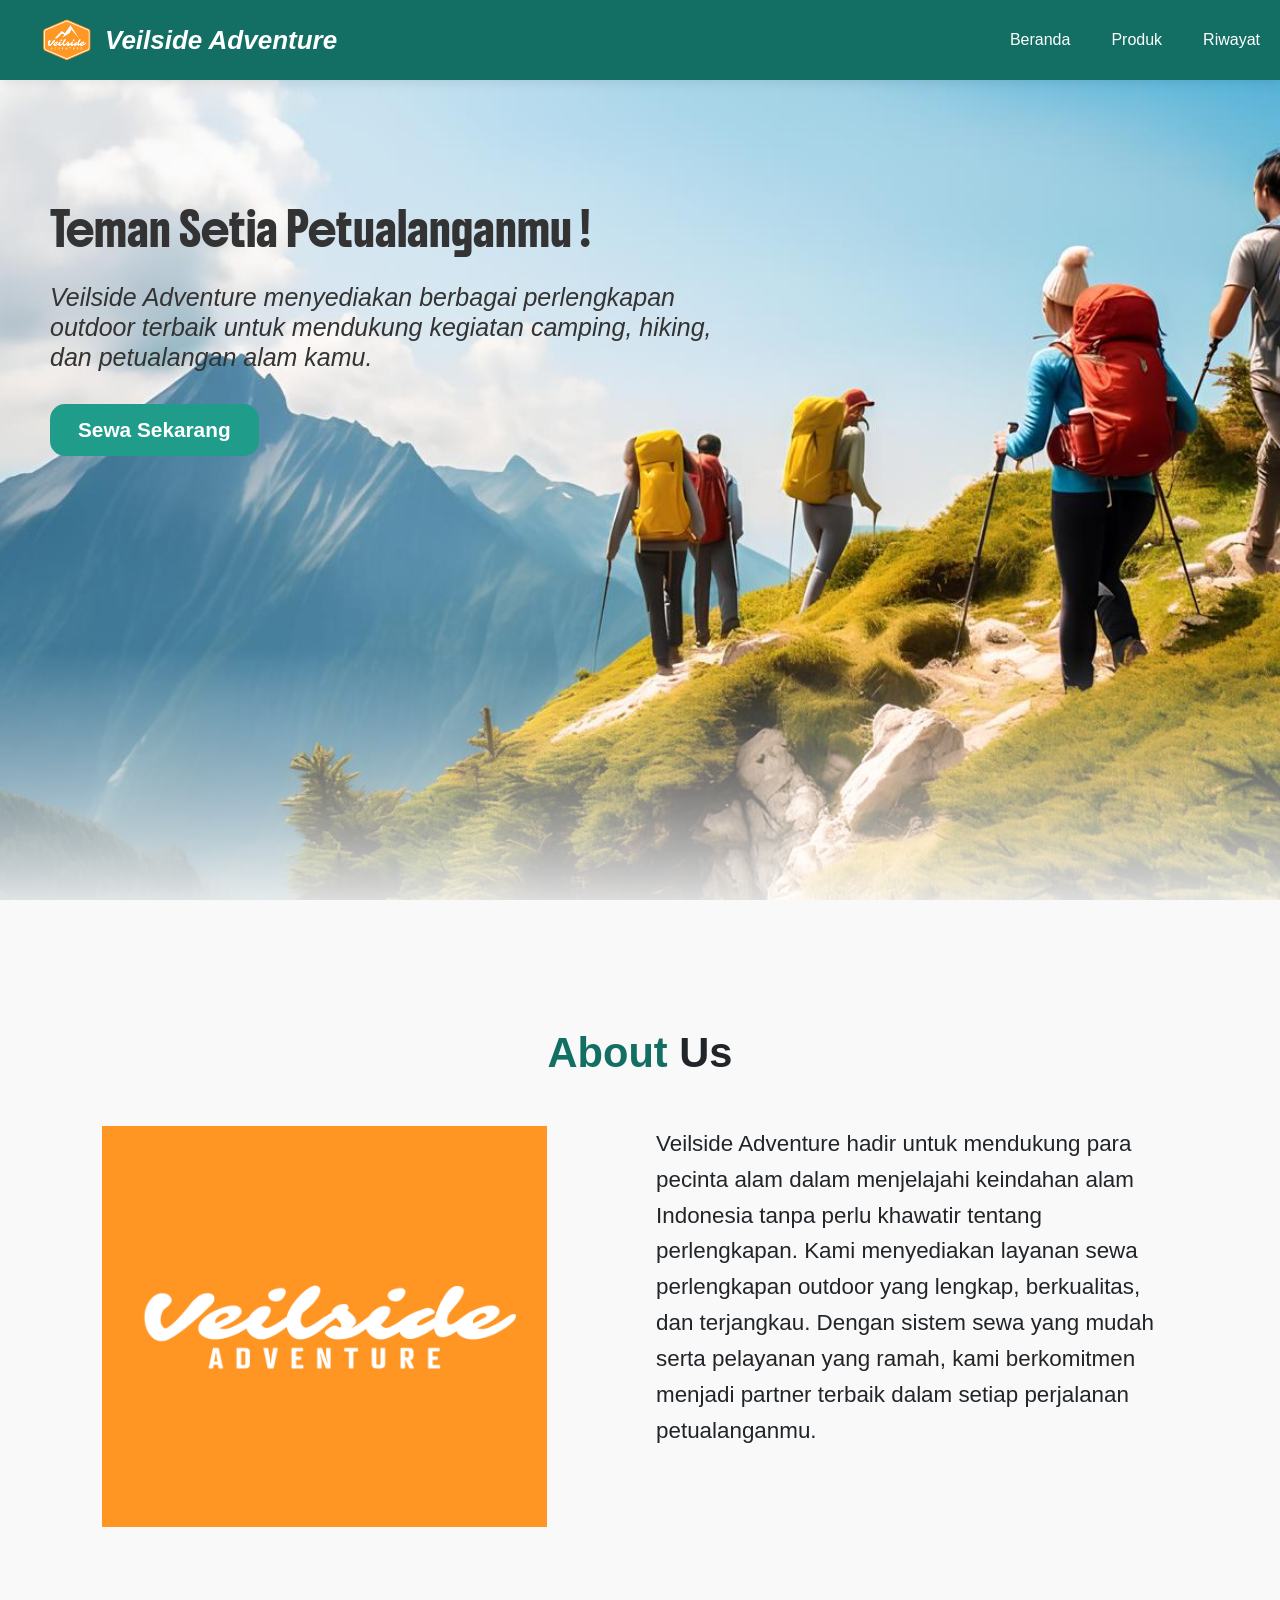
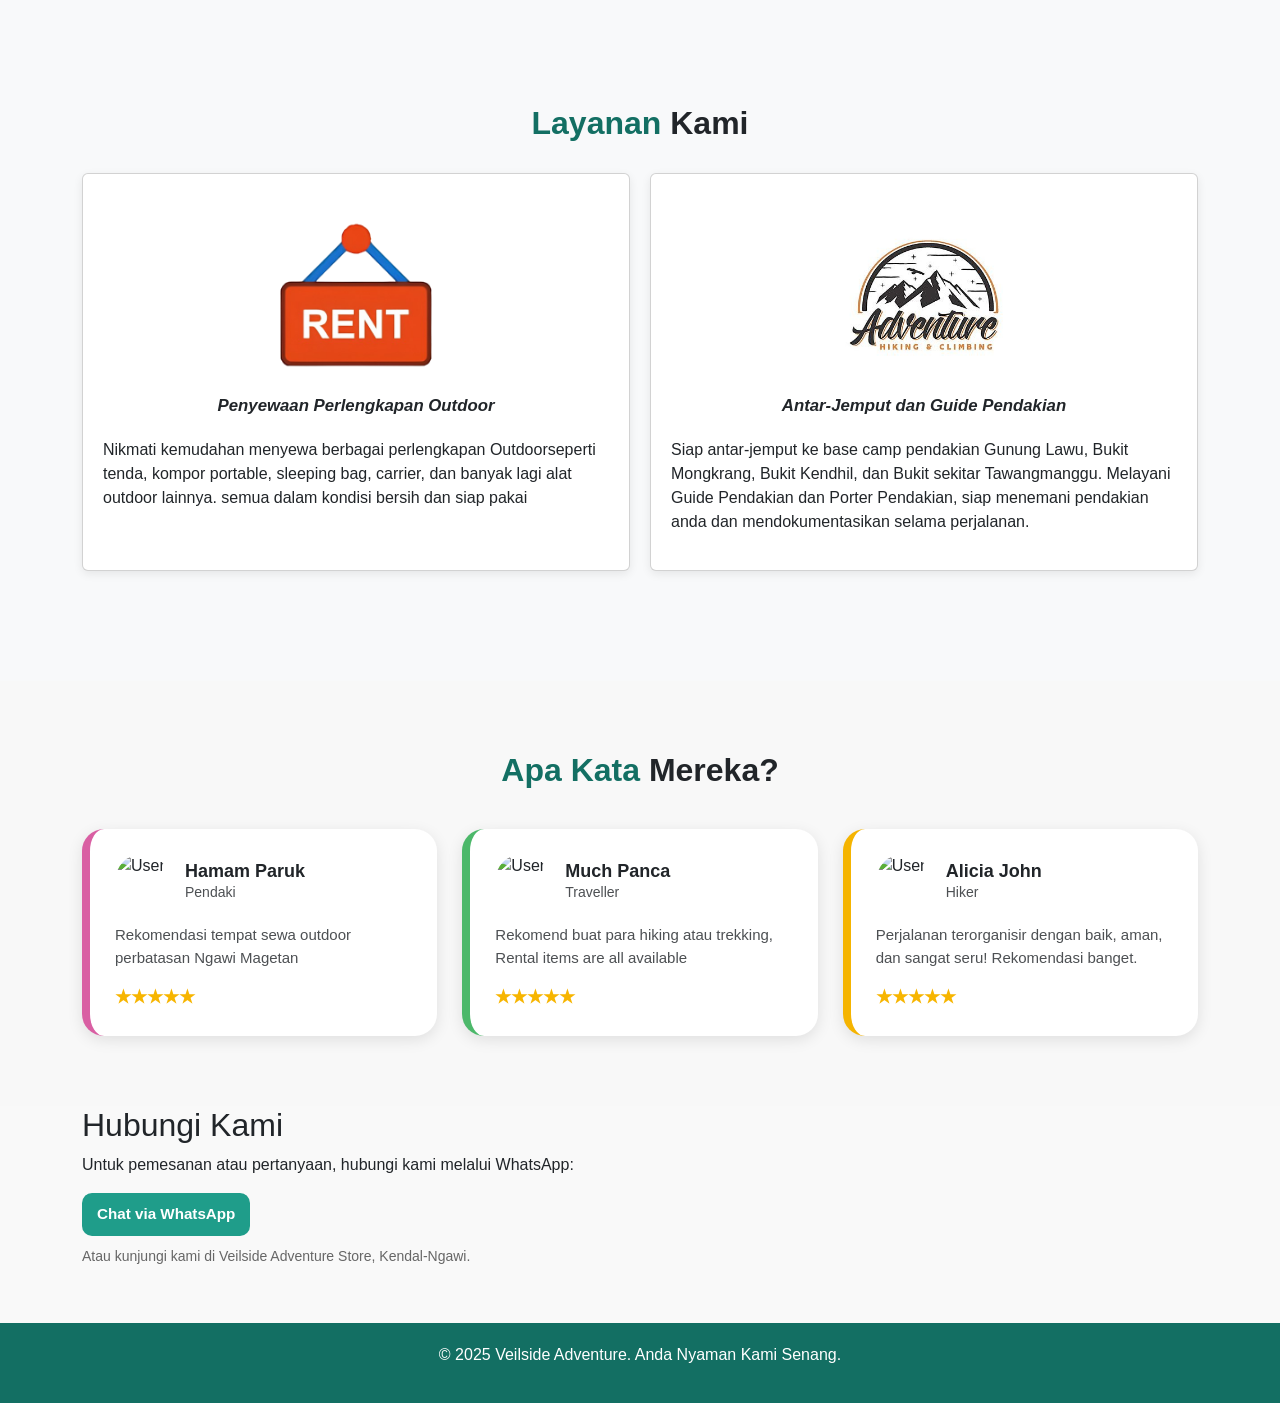
==== commit cb0a4f0b: "NEWW" ====
--- a/Program/index.html
+++ b/Program/index.html
@@ -27,6 +27,7 @@
       rel="stylesheet"
     />
   </head>
+
   <body>
     <!-- Navbar BOOTSTRAP -->
     <nav
@@ -35,9 +36,9 @@
     >
       <div class="container-fluid">
         <!-- untuk logo + nama -->
-        <a class="navbar-brand d-flex align-items-center text-white" href="#">
+        <a class="navbar-brand d-flex align-items-center text-white">
           <img src="logo.png" alt="Logo" width="60" height="54" class="me-2" />
-          <span class="fw-bold">Veilside Adventure</span>
+          <span id="brand-text" class="fw-bold">Veilside Adventure</span>
         </a>
 
         <!-- untuk tampilan mobile (toogle) -->
@@ -85,31 +86,40 @@
           untuk mendukung kegiatan camping, hiking, dan petualangan alam kamu.
         </h4>
         <br />
-        <a href="sewa.html" class="btn-primary">Sewa Sekarang</a>
+        <a href="sewa.html" class="btn-primaryy">Sewa Sekarang</a>
       </main>
     </section>
 
-    <!-- Tentang Kami -->
-    <section class="section" id="tentang">
-      <div class="container">
-        <h2>About Us</h2>
-        <p>
-          Veilside Adventure hadir untuk mendukung para pecinta alam dalam
-          menjelajahi keindahan alam Indonesia tanpa perlu khawatir tentang
-          perlengkapan. Kami menyediakan layanan sewa perlengkapan outdoor yang
-          lengkap, berkualitas, dan terjangkau. Dengan sistem sewa yang mudah
-          serta pelayanan yang ramah, kami berkomitmen menjadi partner terbaik
-          dalam setiap perjalanan petualanganmu.
-        </p>
-      </div>
-    </section>
-
-    <!-- Layanan -->
-    <section class="section bg-light" id="layanan">
-      <div class="container">
-        <h2>Layanan Kami</h2>
+    <!-- About Section -->
+    <section class="about" id="about">
+      <div class="container">
+        <h2><span>About</span> Us</h2>
+
+        <div class="row">
+          <div class="about-img">
+            <img src="Logi_kotakOrange.png" alt="About Us" />
+          </div>
+          <div class="content">
+            <p>
+              Veilside Adventure hadir untuk mendukung para pecinta alam dalam
+              menjelajahi keindahan alam Indonesia tanpa perlu khawatir tentang
+              perlengkapan. Kami menyediakan layanan sewa perlengkapan outdoor
+              yang lengkap, berkualitas, dan terjangkau. Dengan sistem sewa yang
+              mudah serta pelayanan yang ramah, kami berkomitmen menjadi partner
+              terbaik dalam setiap perjalanan petualanganmu.
+            </p>
+          </div>
+        </div>
+      </div>
+    </section>
+
+    <!-- Layanan Section -->
+    <section class="layanan bg-light" id="layanan">
+      <div class="container">
+        <h2><span>Layanan</span> Kami</h2>
         <div class="grid">
           <div class="card">
+            <img src="rent-removebg-preview__1_-removebg-preview.png" />
             <h3>Penyewaan Perlengkapan Outdoor</h3>
             <p>
               Nikmati kemudahan menyewa berbagai perlengkapan Outdoorseperti
@@ -118,6 +128,9 @@
             </p>
           </div>
           <div class="card">
+            <img
+              src="Ilustrasi Lencana Petualangan Outdoor Gunung Vintage, Pendakian, Gunung, Lereng PNG dan Vektor dengan Background Transparan untuk Unduh Gratis.jfif"
+            />
             <h3>Antar-Jemput dan Guide Pendakian</h3>
             <p>
               Siap antar-jemput ke base camp pendakian Gunung Lawu, Bukit
@@ -130,7 +143,72 @@
       </div>
     </section>
 
-    <!-- Kontak -->
+    <!-- Feedback Section -->
+    <section class="feedback" id="feedback">
+      <div class="container">
+        <h2><span>Apa Kata</span> Mereka?</h2>
+
+        <div class="feedback-grid">
+          <!-- Card 1 -->
+          <div class="feedback-card pink">
+            <div class="profile">
+              <img src="https://i.pravatar.cc/80?img=12" alt="User" />
+              <div>
+                <h3>Hamam Paruk</h3>
+                <p>Pendaki</p>
+              </div>
+            </div>
+
+            <p class="text">
+              Rekomendasi tempat sewa outdoor perbatasan Ngawi Magetan
+            </p>
+
+            <div class="stars">★★★★★</div>
+          </div>
+
+          <!-- Card 2 -->
+          <div class="feedback-card green">
+            <div class="profile">
+              <img
+                src="https://images.pexels.com/photos/9163/night.jpg"
+                alt="User"
+              />
+              <div>
+                <h3>Much Panca</h3>
+                <p>Traveller</p>
+              </div>
+            </div>
+
+            <p class="text">
+              Rekomend buat para hiking atau trekking, Rental items are all
+              available
+            </p>
+
+            <div class="stars">★★★★★</div>
+          </div>
+
+          <!-- Card 3 -->
+          <div class="feedback-card yellow">
+            <div class="profile">
+              <img src="https://i.pravatar.cc/80?img=45" alt="User" />
+              <div>
+                <h3>Alicia John</h3>
+                <p>Hiker</p>
+              </div>
+            </div>
+
+            <p class="text">
+              Perjalanan terorganisir dengan baik, aman, dan sangat seru!
+              Rekomendasi banget.
+            </p>
+
+            <div class="stars">★★★★★</div>
+          </div>
+        </div>
+      </div>
+    </section>
+
+    <!-- Kontak Section -->
     <section id="kontak" class="section">
       <div class="container">
         <h2>Hubungi Kami</h2>
--- a/Program/style.css
+++ b/Program/style.css
@@ -49,7 +49,7 @@
   margin: 0 auto;
 }
 
-/* navbar */
+/* NAVBAR (SEWA.HTML) */
 .navbar {
   background: var(--brand);
   color: var(--brand-contrast);
@@ -64,49 +64,75 @@
   display: flex;
   align-items: center;
   justify-content: space-between;
-  max-width: 1200px;
-  padding: 12px 0;
-  margin: 0 auto;
+  max-width: 1500px;
+  /* padding: 12px 0; */
+  /* margin: 0 auto; */
 }
 .logo {
   display: inline-flex;
   align-items: center;
-  gap: 30px;
+  gap: 5px;
   text-decoration: none;
   color: var(--brand-contrast);
   font-size: 26px;
-  font-weight: 700;
+  font-weight: 900;
+  font-style: italic;
 }
 .logo img {
-  width: 60px;
+  width: 75px;
   height: 60px;
   object-fit: contain;
 }
 nav a {
   color: var(--brand-contrast);
   text-decoration: none;
-  margin-left: 25px;
-  font-weight: 500;
+  font-weight: 550;
   font-size: 17px;
   transition: color 0.25s ease;
+  margin-left: 25px;
+  font-style: bold;
 }
 nav a:hover {
-  color: #c7f9cc;
+  color: #dcee3c;
+}
+
+/* ==== NAVBAR dan BUTTON (INDEX.HTML) === */
+#brand-text {
+  font-size: 26px;
+  font-weight: 900;
+  font-style: italic;
+  font-family: "Inter", Arial, sans-serif;
 }
 .navbar-nav .nav-link:hover {
   color: #dcee3c !important; /* efek hover  pada beranda, dkk */
 }
 
-/* button */
+.btn-primaryy {
+  font-size: 1.3rem !important;
+  display: inline-block;
+  background: #1f9d8a;
+  color: #ffffff;
+  padding: 10px 28px;
+  border-radius: 15px;
+  text-decoration: none;
+  font-weight: 550;
+  /* border: 0; */
+  cursor: pointer;
+}
+.btn-primaryy:hover {
+  background: #157c6f;
+}
+
+/* ===== BUTTON (SEWA.HTML) ===== */
 .btn-primary {
   display: inline-block;
   background: #1f9d8a;
   color: #ffffff;
-  padding: 14px 28px;
-  font-size: 1.5rem; /* teks lebih besar */
-  border-radius: 8px;
+  padding: 10px 15px;
+  font-size: 0.95rem;
+  border-radius: 10px;
   text-decoration: none;
-  font-weight: 600;
+  font-weight: 550;
   border: 0;
   cursor: pointer;
   transition: background 0.25s ease, transform 0.1s ease;
@@ -118,25 +144,27 @@
   transform: translateY(1px);
 }
 
-/* ========= HERO DASHBOARD (INDEX.HTML) ======== */
-.content {
+/* ========= HERO SECTION (INDEX.HTML) ======== */
+.hero {
   min-height: 100vh;
   background: url("../A\ group\ of\ people\ hiking\ in\ the\ mountains\ \(1\).jpeg")
     center/cover no-repeat;
   color: var(--brand-contrast);
-  text-align: left;
+  /* text-align: left; */
   padding: 210px 50px;
 }
-
 /* Tambah bayangan lembut di bawah hero */
-.content::after {
+.hero::after {
   content: "";
   position: absolute;
-  bottom: -5px; /* supaya nutup garis batas */
-  left: 0;
-  width: 100%; /*lebar shadow bawah*/
-  height: 194px;
-  background: linear-gradient(rgba(116, 115, 115, 0.103), rgb(255, 255, 255));
+  bottom: 0px; /* supaya nutup garis batas */
+  left: 0; /* Lebar shadow kiri */
+  width: 100%; /*lebar shadow kanan */
+  height: 250px;
+  background: linear-gradient(
+    rgba(116, 115, 115, 0),
+    rgba(255, 255, 255, 0.863)
+  );
   /* untuk atur layer di web(semakin besar angkanya semakin atas) */
   z-index: 1;
 }
@@ -152,7 +180,6 @@
 
 .hero h4 {
   max-width: 700px;
-  /* margin: 10px auto 20px; */
   color: #333333;
   font-family: Arial, Helvetica, sans-serif;
   font-weight: 100;
@@ -160,13 +187,26 @@
   font-size: 25px;
 }
 
-/* sections */
-.section {
-  padding: 60px 0;
-  text-align: center;
+/* === LAYANAN SECTION (INDEX.HTML) === */
+.layanan {
+  padding: 110px 0;
+  text-align: center; /*tulisan judul ditengah*/
+}
+.layanan h2 {
+  font-weight: bold;
 }
 .bg-light {
   background: var(--bg-light);
+}
+.card img {
+  width: 40%;
+  margin: 0 auto;
+}
+.card h3 {
+  font-weight: bold;
+  font-style: italic;
+  text-align: center;
+  padding-bottom: 1rem;
 }
 
 /* ======== MENGATUR GRID & CARD PRODUK (SEWA.HTML) ======= */
@@ -226,42 +266,48 @@
   margin-top: 10px;
 }
 
-/* =========== CART / KERANJANG =========  */
+/* =========== NAVBAR KANAN (SEWA.HTML) =========  */
 .nav-menu {
   display: flex;
   align-items: center;
-  gap: 15px; /* jarak antar menu */
-}
-
+  gap: 25px; /* jarak antar menu*/
+}
+
+/* ===== KERANJANG (SEWA.HTML) ===== */
 .cart-btn {
   display: flex;
-  align-items: center;
+  align-items: center; /*letak keranjang agar ditengah*/
   gap: 6px; /* jarak icon dan angka */
   cursor: pointer;
-  font-size: 18px;
-}
-
+  font-size: 18px; /*ukuran angka di samping keranjang*/
+}
 .cart-btn i {
-  font-size: 20px;
-}
-
-/* ========= UNTUK TAMPILAN RESPONSIF ========== */
+  font-size: 23px; /* ukuran keranjang */
+}
+
+/* ========= UNTUK TAMPILAN RESPONSIF (TOOGLE) ========== */
 @media (max-width: 768px) {
   .hero {
     padding: 80px 15px;
     background-position: center;
   }
-  nav a {
+  /* nav a {
     margin-left: 16px;
     font-size: 15px;
-  }
+  } */
   .logo img {
     width: 48px;
     height: 48px;
   }
-}
-
-/* ========== CART PANEL ========== */
+  .navbar-toggler {
+    border-color: rgba(255, 255, 255, 0.5);
+  }
+  .navbar-toggler-icon {
+    filter: invert(1); /* biar iconnya jadi putih */
+  }
+}
+
+/* ========== PANEL KERANJANG ========== */
 .btn-cart {
   background: rgba(255, 255, 255, 0.12);
   border: 1px solid rgba(255, 255, 255, 0.25);
@@ -288,7 +334,6 @@
 .cart-panel.open {
   right: 0;
 }
-
 .cart-header {
   display: flex;
   justify-content: space-between;
@@ -305,7 +350,6 @@
   font-size: 18px;
   cursor: pointer;
 }
-
 .cart-items {
   flex: 1 1 auto;
   overflow-y: auto;
@@ -315,35 +359,6 @@
   border-bottom: 1px solid #f1f1f1;
   padding: 10px 0;
 }
-.ci-name {
-  font-weight: 600;
-  margin-bottom: 6px;
-}
-.ci-controls {
-  display: flex;
-  align-items: center;
-  gap: 6px;
-}
-.ci-btn {
-  width: 28px;
-  height: 28px;
-  border: 1px solid #ccc;
-  background: #fff;
-  border-radius: 6px;
-  cursor: pointer;
-}
-.ci-price {
-  margin-left: auto;
-  font-size: 13px;
-  color: #555;
-}
-.ci-remove {
-  background: transparent;
-  border: none;
-  cursor: pointer;
-  font-size: 16px;
-}
-
 .cart-footer {
   padding: 14px 16px 20px;
   border-top: 1px solid #eee;
@@ -364,7 +379,37 @@
   pointer-events: all;
 }
 
-/* new */
+/* ????? */
+.ci-name {
+  font-weight: 600;
+  margin-bottom: 6px;
+}
+.ci-controls {
+  display: flex;
+  align-items: center;
+  gap: 6px;
+}
+.ci-btn {
+  width: 28px;
+  height: 28px;
+  border: 1px solid #ccc;
+  background: #fff;
+  border-radius: 6px;
+  cursor: pointer;
+}
+.ci-price {
+  margin-left: auto;
+  font-size: 13px;
+  color: #555;
+}
+.ci-remove {
+  background: transparent;
+  border: none;
+  cursor: pointer;
+  font-size: 16px;
+}
+
+/* ===== NEWW????? ====== */
 .hero-section {
   position: relative;
   text-align: center;
@@ -388,3 +433,141 @@
   margin: 16px 0;
   color: #212121;
 }
+
+/* =============== ABOUT SECTION (INDEX.HTML) ================ */
+/* About Section */
+.about,
+.menu,
+.kontak {
+  padding: 8rem 7% 1.4rem;
+}
+
+.about h2,
+.menu h2,
+.kontak h2 {
+  text-align: center;
+  font-size: 2.6rem;
+  margin-bottom: 3rem;
+}
+
+.about h2 span,
+.menu h2 span,
+.kontak h2 span,
+.layanan h2 span,
+.feedback h2 span {
+  color: #136f63;
+}
+
+.about h2 {
+  font-weight: bold;
+}
+
+.about .row {
+  display: flex;
+}
+
+.about .row .about-img {
+  flex: 1 1 30rem;
+}
+
+.about .row .about-img img {
+  width: 85%;
+  height: 90%;
+  padding-right: 0.1rem;
+}
+
+.about .row .content {
+  flex: 1 1 30rem;
+  padding: 0 1rem;
+}
+
+.about .row .content h3 {
+  font-size: 1.8rem;
+  margin-bottom: 1rem;
+}
+
+.about .row .content p {
+  margin-bottom: 0.8rem;
+  font-size: 1.4rem;
+  font-weight: 250;
+  line-height: 1.6;
+}
+
+/* ================ FEEDBACK SECTION (INDEX.HTML) ============ */
+/* FEEDBACK CARD */
+.feedback {
+  padding: 70px 0;
+  background: #f8f8f8;
+}
+
+.feedback h2 {
+  text-align: center;
+  font-size: 2rem;
+  margin-bottom: 40px;
+  font-weight: bold;
+}
+
+.feedback-grid {
+  display: grid;
+  grid-template-columns: repeat(auto-fit, minmax(280px, 1fr));
+  gap: 25px;
+}
+
+.feedback-card {
+  background: white;
+  padding: 25px;
+  border-radius: 22px;
+  box-shadow: 0 4px 15px rgba(0, 0, 0, 0.1);
+  position: relative;
+}
+
+.feedback-card .profile {
+  display: flex;
+  align-items: center;
+  gap: 15px;
+  margin-bottom: 15px;
+}
+
+.feedback-card .profile img {
+  width: 55px;
+  height: 55px;
+  border-radius: 50%;
+  object-fit: cover;
+}
+
+.feedback-card h3 {
+  margin: 0;
+  font-size: 18px;
+  font-weight: 600;
+}
+
+.feedback-card p {
+  margin: 0;
+  font-size: 14px;
+  opacity: 0.8;
+}
+
+.feedback-card .text {
+  margin: 15px 0;
+  font-size: 15px;
+  line-height: 1.5;
+}
+
+.stars {
+  color: #f7b500;
+  font-size: 18px;
+  font-weight: bold;
+}
+
+/* Warna background card */
+.feedback-card.pink {
+  border-left: 8px solid #d95fa3;
+}
+
+.feedback-card.green {
+  border-left: 8px solid #4cb86a;
+}
+
+.feedback-card.yellow {
+  border-left: 8px solid #f5b400;
+}
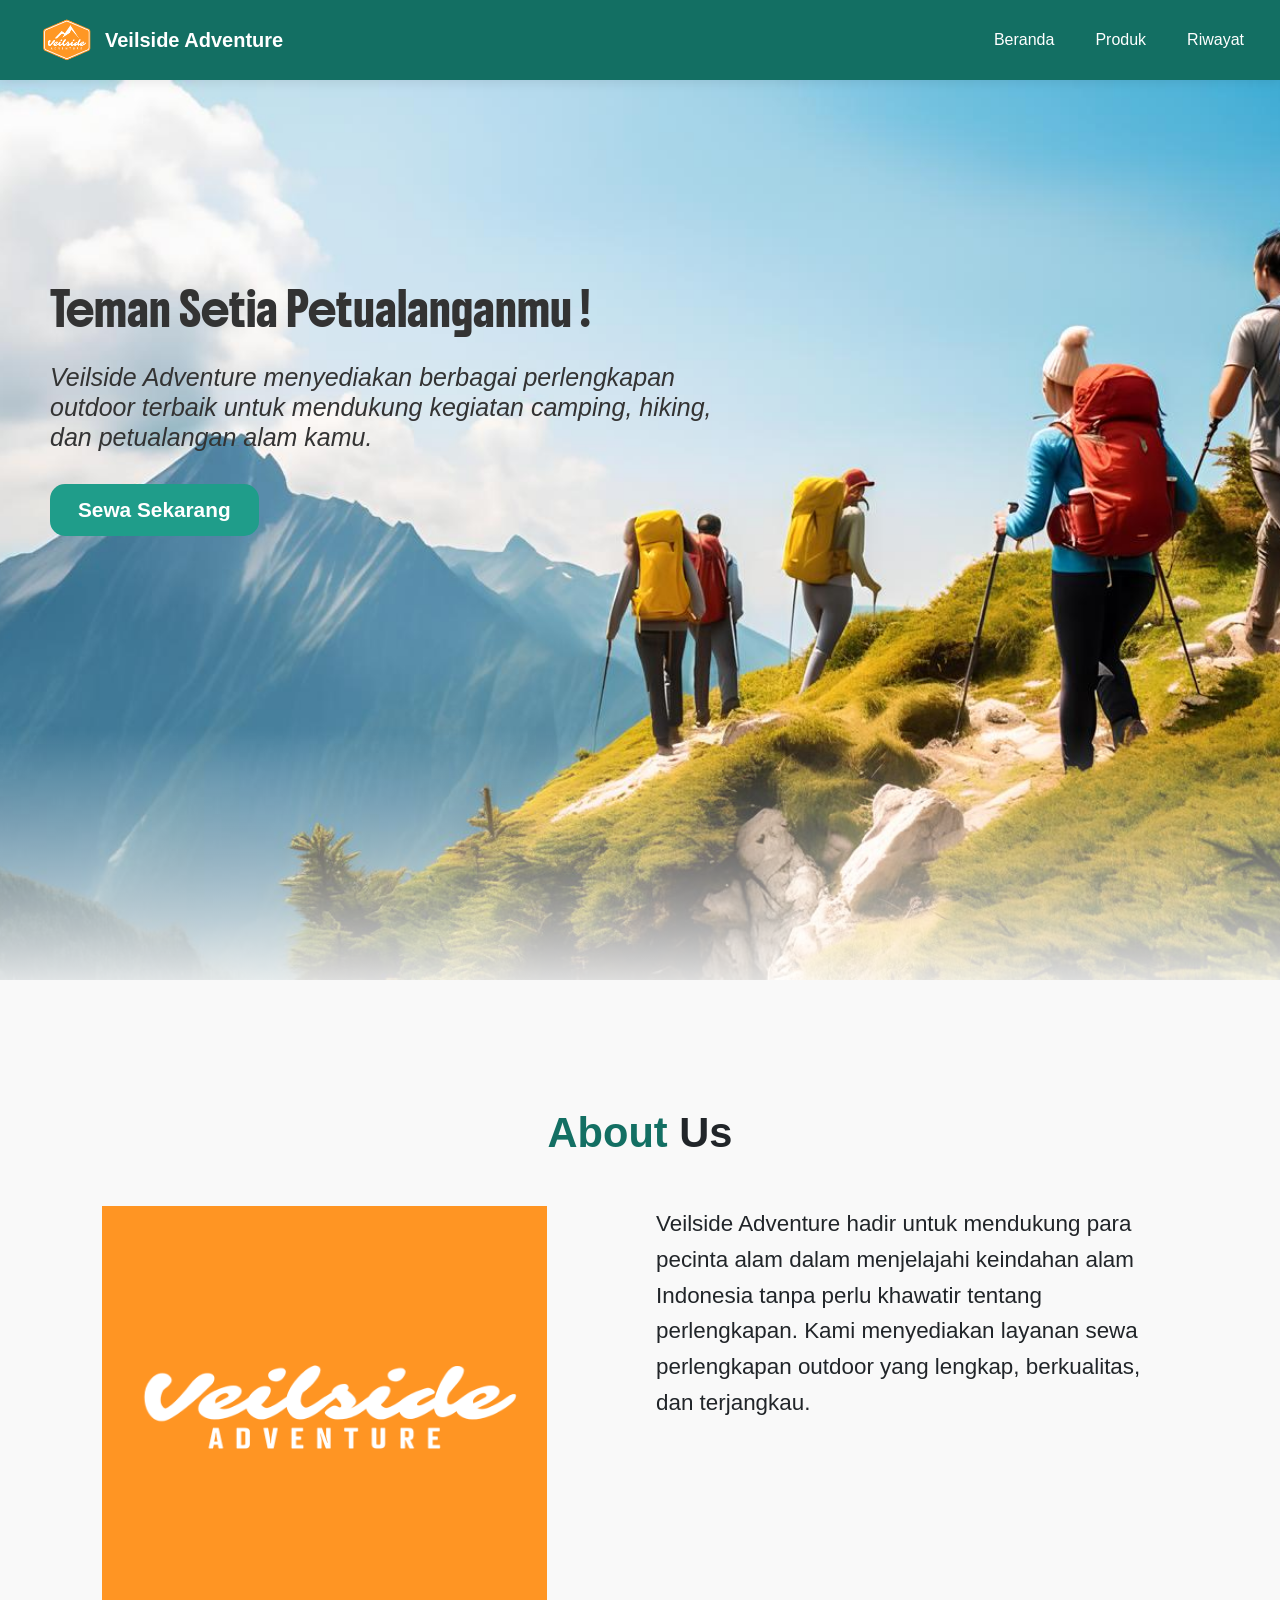
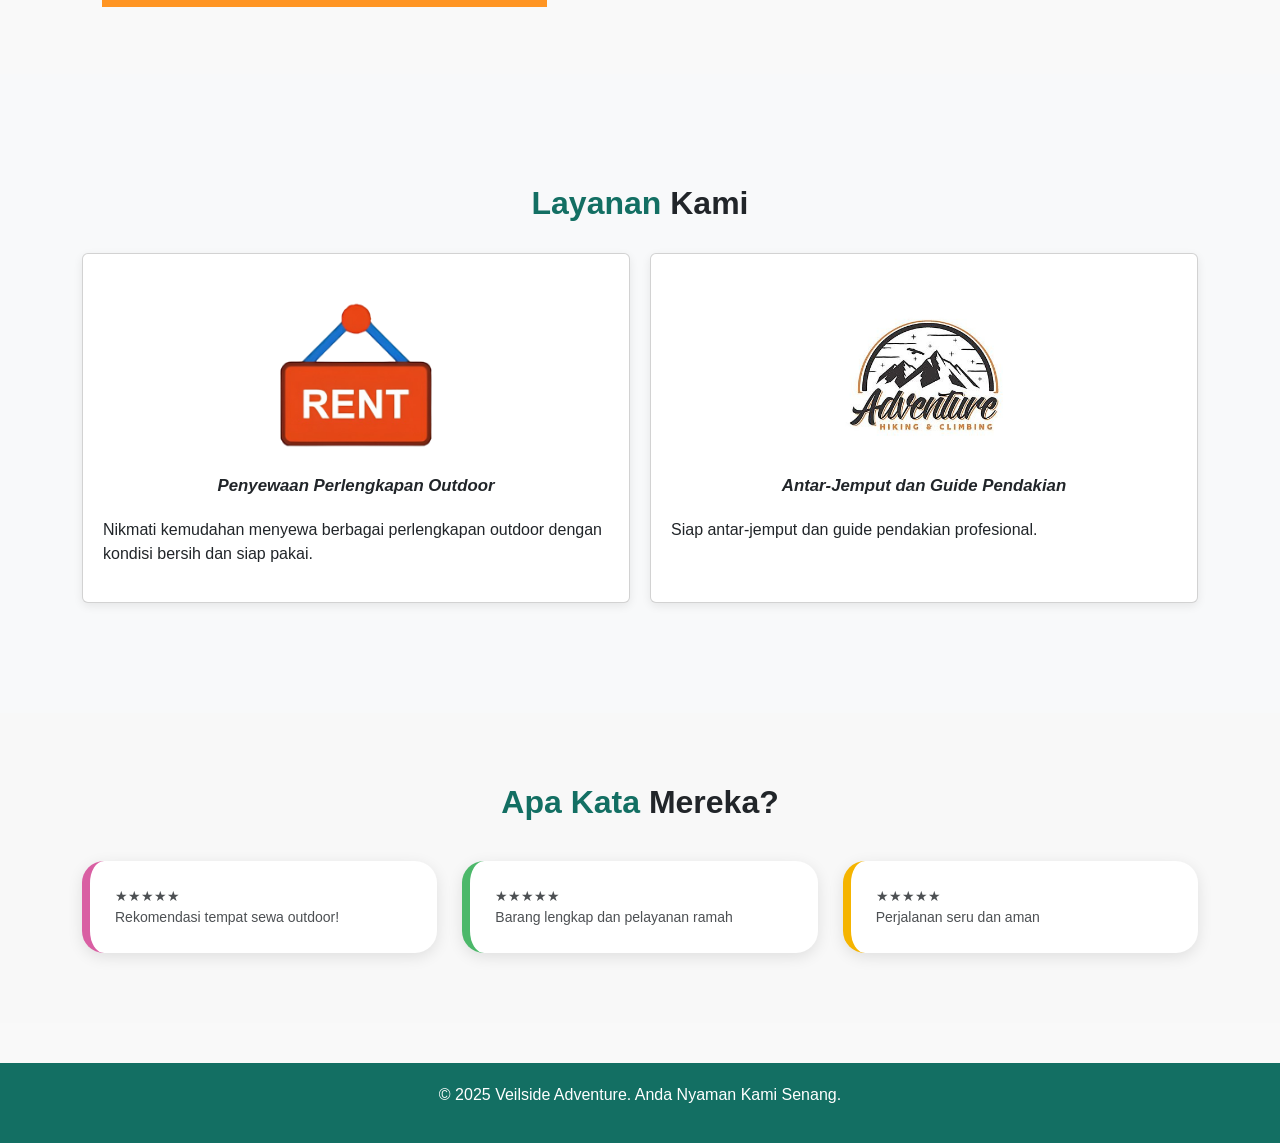
==== commit 53b5f70f: "Add profile icon and logout feature on navbar" ====
--- a/Program/index.html
+++ b/Program/index.html
@@ -3,261 +3,236 @@
  2. Ahsha Aisna Al Wafi > 1202230035
  3. Nayodya Fairuz Sadina > 1202230059
  4. Muhammad Habibie Ebam > 1202210017 
- -->
+-->
 
 <!DOCTYPE html>
 <html lang="id">
-  <head>
-    <meta charset="UTF-8" />
-    <meta name="viewport" content="width=device-width, initial-scale=1.0" />
-    <title>Veilside Adventure</title>
-    <link rel="stylesheet" href="style.css" />
-    <link rel="icon" href="logo.png" />
-    <link
-      href="https://cdn.jsdelivr.net/npm/bootstrap@5.3.8/dist/css/bootstrap.min.css"
-      rel="stylesheet"
-      integrity="sha384-sRIl4kxILFvY47J16cr9ZwB07vP4J8+LH7qKQnuqkuIAvNWLzeN8tE5YBujZqJLB"
-      crossorigin="anonymous"
-    />
-    <!-- font untuk di beranda bagian content -->
-    <link rel="preconnect" href="https://fonts.googleapis.com" />
-    <link rel="preconnect" href="https://fonts.gstatic.com" crossorigin />
-    <link
-      href="https://fonts.googleapis.com/css2?family=Boldonse&display=swap"
-      rel="stylesheet"
-    />
-  </head>
-
-  <body>
-    <!-- Navbar BOOTSTRAP -->
-    <nav
-      class="navbar navbar-expand-lg fixed-top"
-      style="background-color: #136f63"
-    >
-      <div class="container-fluid">
-        <!-- untuk logo + nama -->
-        <a class="navbar-brand d-flex align-items-center text-white">
-          <img src="logo.png" alt="Logo" width="60" height="54" class="me-2" />
-          <span id="brand-text" class="fw-bold">Veilside Adventure</span>
-        </a>
-
-        <!-- untuk tampilan mobile (toogle) -->
-        <button
-          class="navbar-toggler"
-          type="button"
-          data-bs-toggle="collapse"
-          data-bs-target="#navbarNav"
-          aria-controls="navbarNav"
-          aria-expanded="false"
-          aria-label="Toggle navigation"
-        >
-          <span class="navbar-toggler-icon"></span>
-        </button>
-
-        <!-- Menu di navbar -->
-        <div
-          class="collapse navbar-collapse justify-content-end"
-          id="navbarNav"
-        >
-          <ul class="navbar-nav">
-            <li class="nav-item">
-              <a class="nav-link text-white" aria-current="page" href="#home"
-                >Beranda</a
-              >
-            </li>
-            <li class="nav-item">
-              <a class="nav-link text-white" href="sewa.html">Produk</a>
-            </li>
-            <li class="nav-item">
-              <a class="nav-link text-white" href="#">Riwayat</a>
-            </li>
-          </ul>
-        </div>
-      </div>
-    </nav>
-
-    <!-- Hero section -->
-    <section class="hero" id="home">
-      <main class="content">
-        <h1>Teman Setia Petualanganmu !</h1>
-        <br />
-        <h4>
-          Veilside Adventure menyediakan berbagai perlengkapan outdoor terbaik
-          untuk mendukung kegiatan camping, hiking, dan petualangan alam kamu.
-        </h4>
-        <br />
-        <a href="sewa.html" class="btn-primaryy">Sewa Sekarang</a>
-      </main>
-    </section>
-
-    <!-- About Section -->
-    <section class="about" id="about">
-      <div class="container">
-        <h2><span>About</span> Us</h2>
-
-        <div class="row">
-          <div class="about-img">
-            <img src="Logi_kotakOrange.png" alt="About Us" />
-          </div>
-          <div class="content">
-            <p>
-              Veilside Adventure hadir untuk mendukung para pecinta alam dalam
-              menjelajahi keindahan alam Indonesia tanpa perlu khawatir tentang
-              perlengkapan. Kami menyediakan layanan sewa perlengkapan outdoor
-              yang lengkap, berkualitas, dan terjangkau. Dengan sistem sewa yang
-              mudah serta pelayanan yang ramah, kami berkomitmen menjadi partner
-              terbaik dalam setiap perjalanan petualanganmu.
-            </p>
-          </div>
-        </div>
-      </div>
-    </section>
-
-    <!-- Layanan Section -->
-    <section class="layanan bg-light" id="layanan">
-      <div class="container">
-        <h2><span>Layanan</span> Kami</h2>
-        <div class="grid">
-          <div class="card">
-            <img src="rent-removebg-preview__1_-removebg-preview.png" />
-            <h3>Penyewaan Perlengkapan Outdoor</h3>
-            <p>
-              Nikmati kemudahan menyewa berbagai perlengkapan Outdoorseperti
-              tenda, kompor portable, sleeping bag, carrier, dan banyak lagi
-              alat outdoor lainnya. semua dalam kondisi bersih dan siap pakai
-            </p>
-          </div>
-          <div class="card">
-            <img
-              src="Ilustrasi Lencana Petualangan Outdoor Gunung Vintage, Pendakian, Gunung, Lereng PNG dan Vektor dengan Background Transparan untuk Unduh Gratis.jfif"
-            />
-            <h3>Antar-Jemput dan Guide Pendakian</h3>
-            <p>
-              Siap antar-jemput ke base camp pendakian Gunung Lawu, Bukit
-              Mongkrang, Bukit Kendhil, dan Bukit sekitar Tawangmanggu. Melayani
-              Guide Pendakian dan Porter Pendakian, siap menemani pendakian anda
-              dan mendokumentasikan selama perjalanan.
-            </p>
-          </div>
-        </div>
-      </div>
-    </section>
-
-    <!-- Feedback Section -->
-    <section class="feedback" id="feedback">
-      <div class="container">
-        <h2><span>Apa Kata</span> Mereka?</h2>
-
-        <div class="feedback-grid">
-          <!-- Card 1 -->
-          <div class="feedback-card pink">
-            <div class="profile">
-              <img src="https://i.pravatar.cc/80?img=12" alt="User" />
-              <div>
-                <h3>Hamam Paruk</h3>
-                <p>Pendaki</p>
+
+<head>
+  <meta charset="UTF-8" />
+  <meta name="viewport" content="width=device-width, initial-scale=1.0" />
+  <title>Veilside Adventure</title>
+
+  <!-- CSS -->
+  <link rel="stylesheet" href="style.css" />
+
+  <!-- Icon -->
+  <link rel="icon" href="logo.png" />
+
+  <!-- Bootstrap -->
+  <link href="https://cdn.jsdelivr.net/npm/bootstrap@5.3.8/dist/css/bootstrap.min.css" rel="stylesheet" />
+
+  <!-- Font -->
+  <link rel="preconnect" href="https://fonts.googleapis.com" />
+  <link rel="preconnect" href="https://fonts.gstatic.com" crossorigin />
+  <link href="https://fonts.googleapis.com/css2?family=Boldonse&display=swap" rel="stylesheet" />
+</head>
+
+<body>
+
+  <!-- ================= NAVBAR ================= -->
+  <nav class="navbar navbar-expand-lg fixed-top" style="background-color: #136f63">
+    <div class="container-fluid">
+
+      <!-- Logo -->
+      <a class="navbar-brand d-flex align-items-center text-white">
+        <img src="logo.png" alt="Logo" width="60" height="54" class="me-2" />
+        <span class="fw-bold">Veilside Adventure</span>
+      </a>
+
+      <!-- Toggle Mobile -->
+      <button class="navbar-toggler" type="button" data-bs-toggle="collapse" data-bs-target="#navbarNav">
+        <span class="navbar-toggler-icon"></span>
+      </button>
+
+      <!-- Menu -->
+      <div class="collapse navbar-collapse justify-content-end" id="navbarNav">
+        <ul class="navbar-nav align-items-center">
+
+          <li class="nav-item">
+            <a class="nav-link text-white" href="#home">Beranda</a>
+          </li>
+
+          <li class="nav-item">
+            <a class="nav-link text-white" href="sewa.html">Produk</a>
+          </li>
+
+          <li class="nav-item">
+            <a class="nav-link text-white" href="#">Riwayat</a>
+          </li>
+
+          <!-- ===== PROFILE MENU ===== -->
+          <li class="nav-item ms-3">
+            <div id="profileWrapper" class="profile-wrapper hidden">
+              <img src="assets/profile.png" id="profileIcon" class="profile-icon">
+
+              <div id="profileWrapper" class="profile-wrapper hidden">
+                <img src="assets/profile.png" id="profileIcon" class="profile-icon">
+
+                <div id="profileDropdown" class="profile-dropdown">
+                  <p id="profileUsername">User</p>
+                  <hr>
+                  <button id="logoutBtn">Logout</button>
+                </div>
               </div>
-            </div>
-
-            <p class="text">
-              Rekomendasi tempat sewa outdoor perbatasan Ngawi Magetan
-            </p>
-
-            <div class="stars">★★★★★</div>
-          </div>
-
-          <!-- Card 2 -->
-          <div class="feedback-card green">
-            <div class="profile">
-              <img
-                src="https://images.pexels.com/photos/9163/night.jpg"
-                alt="User"
-              />
-              <div>
-                <h3>Much Panca</h3>
-                <p>Traveller</p>
-              </div>
-            </div>
-
-            <p class="text">
-              Rekomend buat para hiking atau trekking, Rental items are all
-              available
-            </p>
-
-            <div class="stars">★★★★★</div>
-          </div>
-
-          <!-- Card 3 -->
-          <div class="feedback-card yellow">
-            <div class="profile">
-              <img src="https://i.pravatar.cc/80?img=45" alt="User" />
-              <div>
-                <h3>Alicia John</h3>
-                <p>Hiker</p>
-              </div>
-            </div>
-
-            <p class="text">
-              Perjalanan terorganisir dengan baik, aman, dan sangat seru!
-              Rekomendasi banget.
-            </p>
-
-            <div class="stars">★★★★★</div>
-          </div>
-        </div>
-      </div>
-    </section>
-
-    <!-- Kontak Section -->
-    <section id="kontak" class="section">
-      <div class="container">
-        <h2>Hubungi Kami</h2>
-        <p>Untuk pemesanan atau pertanyaan, hubungi kami melalui WhatsApp:</p>
-        <a
-          href="https://wa.me/6281459125873"
-          target="_blank"
-          class="btn-primary"
-          >Chat via WhatsApp</a
-        >
-        <p class="small">
-          Atau kunjungi kami di Veilside Adventure Store, Kendal-Ngawi.
-        </p>
-      </div>
-    </section>
-
-    <footer>
-      <div class="container">
-        <p>© 2025 Veilside Adventure. Anda Nyaman Kami Senang.</p>
-      </div>
-    </footer>
-
-    <script>
-      // 🔔 Cek apakah ada pengingat penyewaan di localStorage
-      const reminder = JSON.parse(
-        localStorage.getItem("vs_reminder") || "null"
-      );
-      if (reminder) {
-        const now = new Date();
-        const due = new Date(reminder.tanggalSelesai);
-        const oneDayBefore = new Date(due);
-        oneDayBefore.setDate(due.getDate() - 1);
-
-        // Jika hari ini sudah H-1
-        if (now.toDateString() === oneDayBefore.toDateString()) {
-          const msg = `Halo ${
-            reminder.nama
+          </li>
+          <!-- ===== END PROFILE ===== -->
+
+        </ul>
+      </div>
+    </div>
+  </nav>
+  <!-- ================= END NAVBAR ================= -->
+
+
+  <!-- ================= HERO ================= -->
+  <section class="hero" id="home">
+    <main class="content">
+      <h1>Teman Setia Petualanganmu !</h1>
+      <br />
+      <h4>
+        Veilside Adventure menyediakan berbagai perlengkapan outdoor terbaik
+        untuk mendukung kegiatan camping, hiking, dan petualangan alam kamu.
+      </h4>
+      <br />
+      <a href="sewa.html" class="btn-primaryy">Sewa Sekarang</a>
+    </main>
+  </section>
+
+  <!-- ================= ABOUT ================= -->
+  <section class="about" id="about">
+    <div class="container">
+      <h2><span>About</span> Us</h2>
+
+      <div class="row">
+        <div class="about-img">
+          <img src="Logi_kotakOrange.png" alt="About Us" />
+        </div>
+        <div class="content">
+          <p>
+            Veilside Adventure hadir untuk mendukung para pecinta alam dalam
+            menjelajahi keindahan alam Indonesia tanpa perlu khawatir tentang
+            perlengkapan. Kami menyediakan layanan sewa perlengkapan outdoor
+            yang lengkap, berkualitas, dan terjangkau.
+          </p>
+        </div>
+      </div>
+    </div>
+  </section>
+
+  <!-- ================= LAYANAN ================= -->
+  <section class="layanan bg-light">
+    <div class="container">
+      <h2><span>Layanan</span> Kami</h2>
+
+      <div class="grid">
+        <div class="card">
+          <img src="rent-removebg-preview__1_-removebg-preview.png" />
+          <h3>Penyewaan Perlengkapan Outdoor</h3>
+          <p>
+            Nikmati kemudahan menyewa berbagai perlengkapan outdoor
+            dengan kondisi bersih dan siap pakai.
+          </p>
+        </div>
+
+        <div class="card">
+          <img
+            src="Ilustrasi Lencana Petualangan Outdoor Gunung Vintage, Pendakian, Gunung, Lereng PNG dan Vektor dengan Background Transparan untuk Unduh Gratis.jfif" />
+          <h3>Antar-Jemput dan Guide Pendakian</h3>
+          <p>
+            Siap antar-jemput dan guide pendakian profesional.
+          </p>
+        </div>
+      </div>
+    </div>
+  </section>
+
+  <!-- ================= FEEDBACK ================= -->
+  <section class="feedback">
+    <div class="container">
+      <h2><span>Apa Kata</span> Mereka?</h2>
+
+      <div class="feedback-grid">
+        <div class="feedback-card pink">
+          <p>★★★★★</p>
+          <p>Rekomendasi tempat sewa outdoor!</p>
+        </div>
+
+        <div class="feedback-card green">
+          <p>★★★★★</p>
+          <p>Barang lengkap dan pelayanan ramah</p>
+        </div>
+
+        <div class="feedback-card yellow">
+          <p>★★★★★</p>
+          <p>Perjalanan seru dan aman</p>
+        </div>
+      </div>
+    </div>
+  </section>
+
+  <!-- ================= FOOTER ================= -->
+  <footer>
+    <div class="container">
+      <p>© 2025 Veilside Adventure. Anda Nyaman Kami Senang.</p>
+    </div>
+  </footer>
+
+  <script>
+    // 🔔 Cek apakah ada pengingat penyewaan di localStorage
+    const reminder = JSON.parse(
+      localStorage.getItem("vs_reminder") || "null"
+    );
+    if (reminder) {
+      const now = new Date();
+      const due = new Date(reminder.tanggalSelesai);
+      const oneDayBefore = new Date(due);
+      oneDayBefore.setDate(due.getDate() - 1);
+
+      // Jika hari ini sudah H-1
+      if (now.toDateString() === oneDayBefore.toDateString()) {
+        const msg = `Halo ${reminder.nama
           }, ini pengingat dari Veilside Adventure 😊\nBesok (${due.toLocaleDateString(
             "id-ID"
           )}) adalah jadwal pengembalian barang sewaan Anda.\nTerima kasih sudah menyewa di Veilside Adventure!`;
-          const waURL = `https://wa.me/${reminder.wa}?text=${encodeURIComponent(
-            msg
-          )}`;
-          alert("🔔 Pengingat: Besok adalah jadwal pengembalian barang!");
-          window.open(waURL, "_blank");
-          // Hapus setelah dikirim agar tidak berulang
-          localStorage.removeItem("vs_reminder");
-        }
+        const waURL = `https://wa.me/${reminder.wa}?text=${encodeURIComponent(
+          msg
+        )}`;
+        alert("🔔 Pengingat: Besok adalah jadwal pengembalian barang!");
+        window.open(waURL, "_blank");
+        // Hapus setelah dikirim agar tidak berulang
+        localStorage.removeItem("vs_reminder");
       }
-    </script>
-  </body>
-</html>
+    }
+  </script>
+  <script>
+    document.addEventListener("DOMContentLoaded", () => {
+      const userData = sessionStorage.getItem("currentUser");
+
+      if (userData) {
+        const user = JSON.parse(userData);
+
+        // Tampilkan profil
+        const profileWrapper = document.getElementById("profileWrapper");
+        profileWrapper.classList.remove("hidden");
+
+        // Tampilkan username
+        document.getElementById("profileUsername").innerText = user.username;
+      }
+    });
+
+    // Toggle dropdown
+    document.getElementById("profileIcon")?.addEventListener("click", () => {
+      document.getElementById("profileDropdown").classList.toggle("show");
+    });
+
+    // Logout
+    document.getElementById("logoutBtn")?.addEventListener("click", () => {
+      sessionStorage.removeItem("currentUser");
+      window.location.href = "login.html";
+    });
+  </script>
+
+</body>
+
+</html>
--- a/Program/style.css
+++ b/Program/style.css
@@ -146,6 +146,9 @@
 
 /* ========= HERO SECTION (INDEX.HTML) ======== */
 .hero {
+  position: relative;
+  z-index: 0;
+  margin-top: 80px;
   min-height: 100vh;
   background: url("../A\ group\ of\ people\ hiking\ in\ the\ mountains\ \(1\).jpeg")
     center/cover no-repeat;
@@ -167,6 +170,12 @@
   );
   /* untuk atur layer di web(semakin besar angkanya semakin atas) */
   z-index: 1;
+  pointer-events: none;
+}
+
+.hero .btn-primaryy {
+  position: relative;
+  z-index: 5;
 }
 
 .hero h1 {
@@ -288,6 +297,7 @@
 /* ========= UNTUK TAMPILAN RESPONSIF (TOOGLE) ========== */
 @media (max-width: 768px) {
   .hero {
+    margin-top: 80px;
     padding: 80px 15px;
     background-position: center;
   }
@@ -571,3 +581,52 @@
 .feedback-card.yellow {
   border-left: 8px solid #f5b400;
 }
+
+/* =====================================================
+   PROFILE MENU (ICON USER & LOGOUT)
+   Tambahan – TANPA mengubah CSS lama
+===================================================== */
+
+.profile-wrapper {
+  position: relative;
+  cursor: pointer;
+  margin-left: 20px;
+  z-index: 3000;
+}
+
+.profile-wrapper.hidden {
+  display: none;
+}
+
+.profile-icon {
+  width: 36px;
+  height: 36px;
+  border-radius: 50%;
+}
+
+.profile-dropdown {
+  position: absolute;
+  top: 45px;
+  right: 0;
+  background: #fff;
+  border-radius: 8px;
+  box-shadow: 0 4px 12px rgba(0,0,0,.15);
+  padding: 10px;
+  width: 140px;
+  display: none;
+  z-index: 3000;
+}
+
+.profile-wrapper.active .profile-dropdown {
+  display: block;
+}
+
+.profile-dropdown button {
+  width: 100%;
+  border: none;
+  background: #e74c3c;
+  color: white;
+  padding: 6px;
+  border-radius: 6px;
+  cursor: pointer;
+}
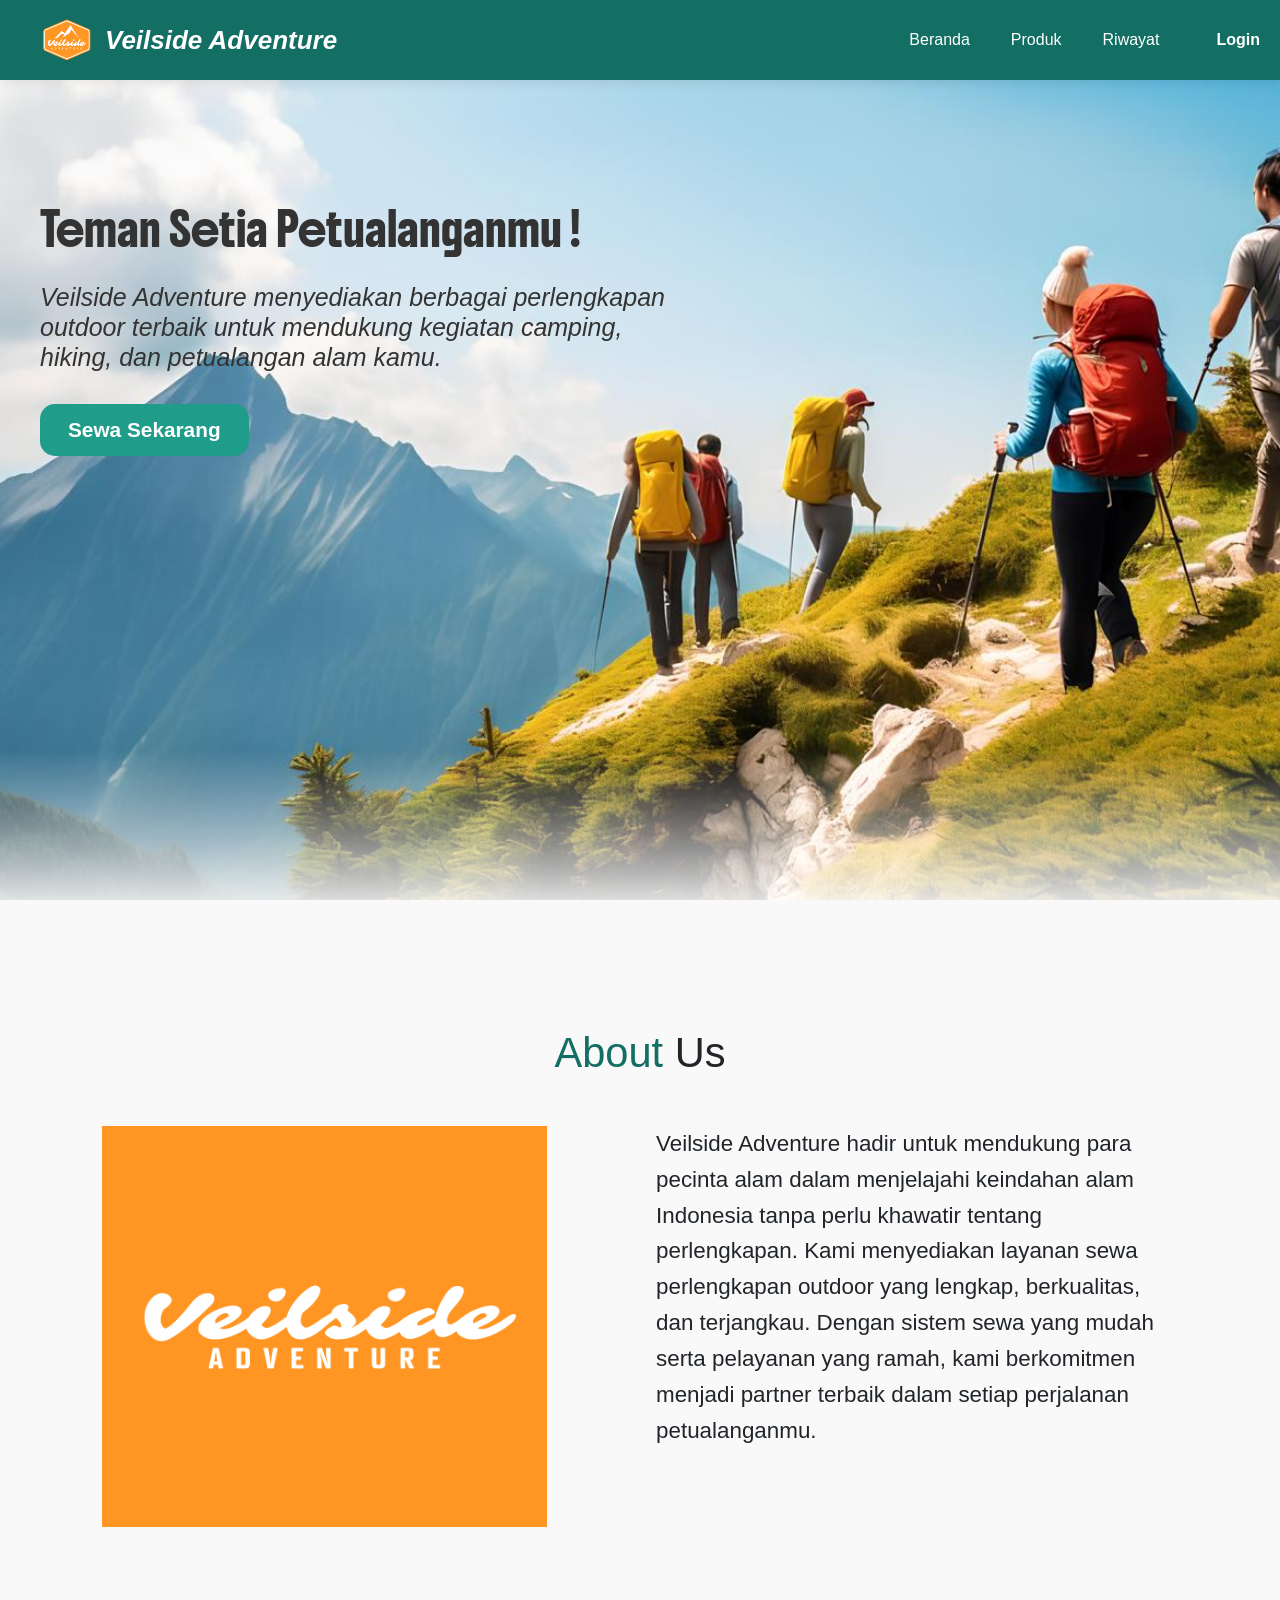
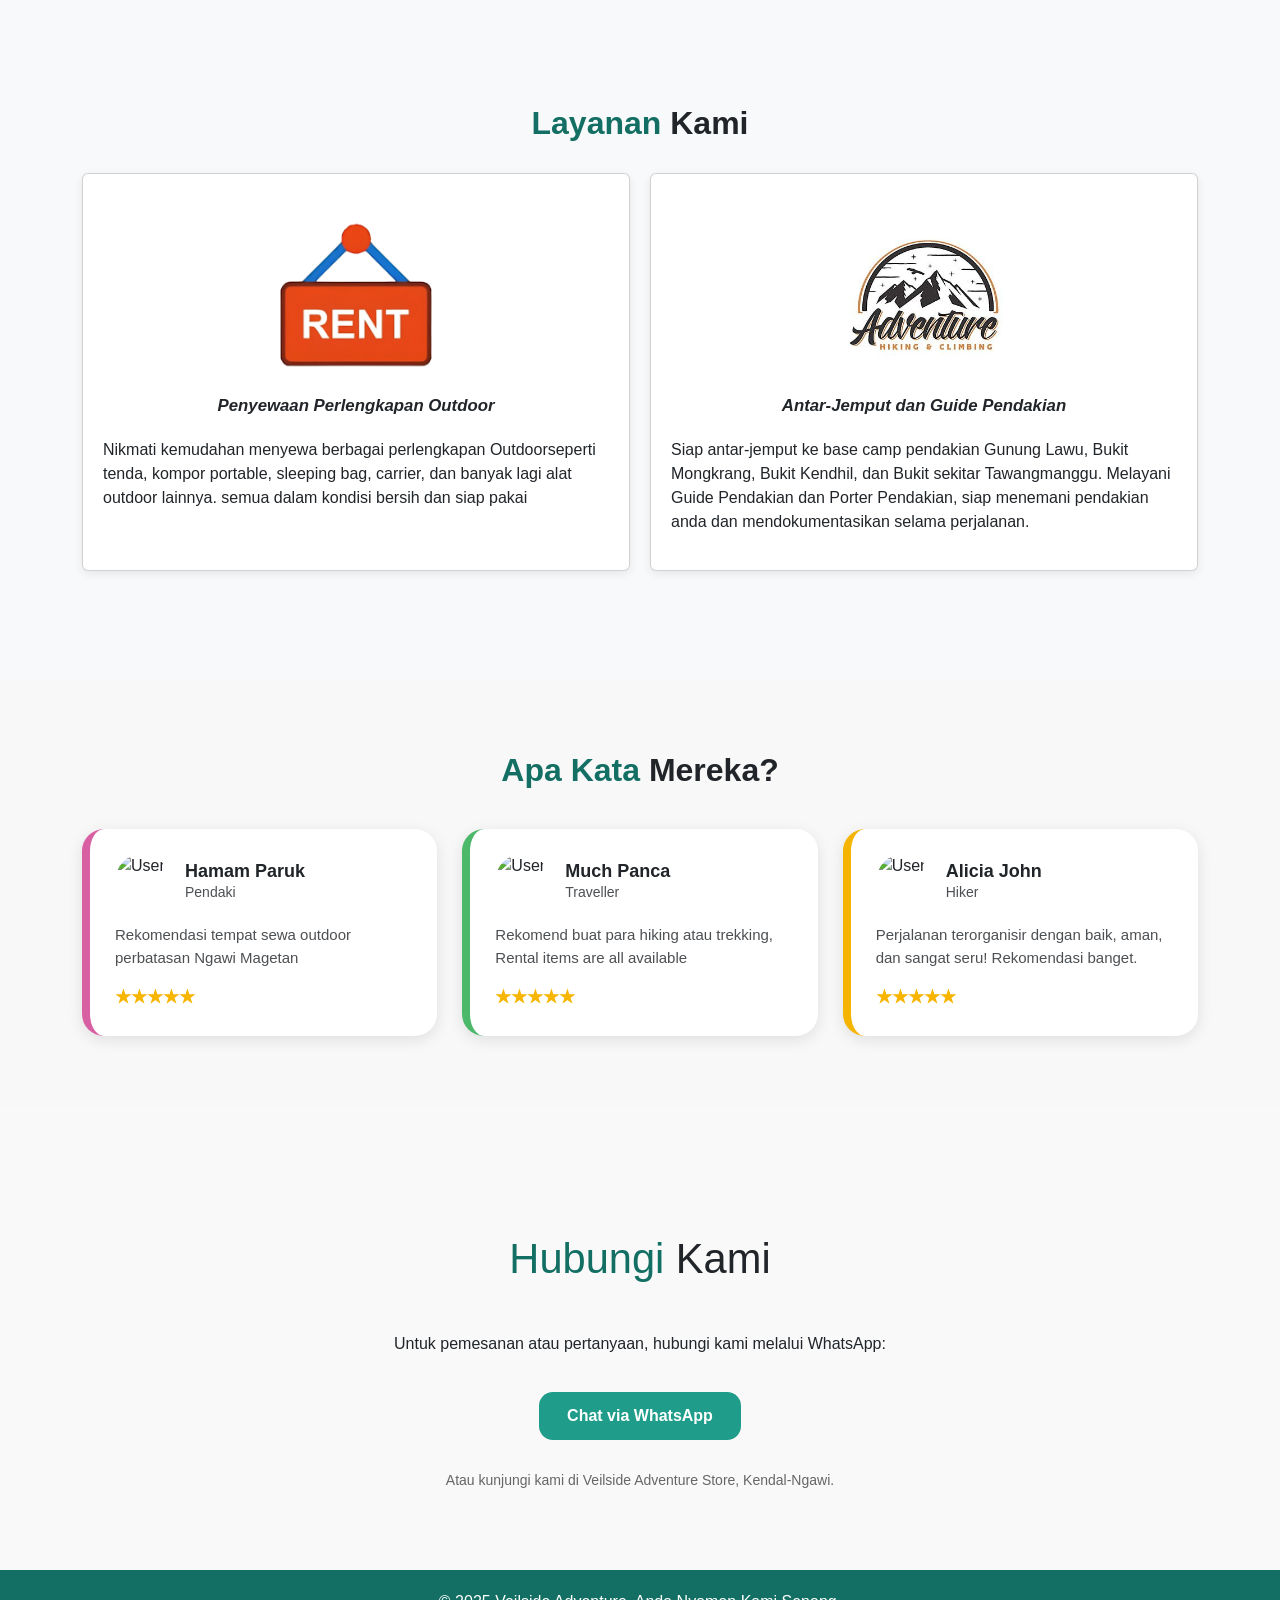
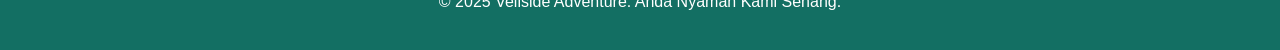
==== commit ee530b01: "feat:BARU" ====
--- a/Program/index.html
+++ b/Program/index.html
@@ -3,236 +3,306 @@
  2. Ahsha Aisna Al Wafi > 1202230035
  3. Nayodya Fairuz Sadina > 1202230059
  4. Muhammad Habibie Ebam > 1202210017 
--->
+ -->
 
 <!DOCTYPE html>
 <html lang="id">
-
-<head>
-  <meta charset="UTF-8" />
-  <meta name="viewport" content="width=device-width, initial-scale=1.0" />
-  <title>Veilside Adventure</title>
-
-  <!-- CSS -->
-  <link rel="stylesheet" href="style.css" />
-
-  <!-- Icon -->
-  <link rel="icon" href="logo.png" />
-
-  <!-- Bootstrap -->
-  <link href="https://cdn.jsdelivr.net/npm/bootstrap@5.3.8/dist/css/bootstrap.min.css" rel="stylesheet" />
-
-  <!-- Font -->
-  <link rel="preconnect" href="https://fonts.googleapis.com" />
-  <link rel="preconnect" href="https://fonts.gstatic.com" crossorigin />
-  <link href="https://fonts.googleapis.com/css2?family=Boldonse&display=swap" rel="stylesheet" />
-</head>
-
-<body>
-
-  <!-- ================= NAVBAR ================= -->
-  <nav class="navbar navbar-expand-lg fixed-top" style="background-color: #136f63">
-    <div class="container-fluid">
-
-      <!-- Logo -->
-      <a class="navbar-brand d-flex align-items-center text-white">
-        <img src="logo.png" alt="Logo" width="60" height="54" class="me-2" />
-        <span class="fw-bold">Veilside Adventure</span>
-      </a>
-
-      <!-- Toggle Mobile -->
-      <button class="navbar-toggler" type="button" data-bs-toggle="collapse" data-bs-target="#navbarNav">
-        <span class="navbar-toggler-icon"></span>
-      </button>
-
-      <!-- Menu -->
-      <div class="collapse navbar-collapse justify-content-end" id="navbarNav">
-        <ul class="navbar-nav align-items-center">
-
-          <li class="nav-item">
-            <a class="nav-link text-white" href="#home">Beranda</a>
-          </li>
-
-          <li class="nav-item">
-            <a class="nav-link text-white" href="sewa.html">Produk</a>
-          </li>
-
-          <li class="nav-item">
-            <a class="nav-link text-white" href="#">Riwayat</a>
-          </li>
-
-          <!-- ===== PROFILE MENU ===== -->
-          <li class="nav-item ms-3">
-            <div id="profileWrapper" class="profile-wrapper hidden">
-              <img src="assets/profile.png" id="profileIcon" class="profile-icon">
-
-              <div id="profileWrapper" class="profile-wrapper hidden">
-                <img src="assets/profile.png" id="profileIcon" class="profile-icon">
-
-                <div id="profileDropdown" class="profile-dropdown">
+  <head>
+    <meta charset="UTF-8" />
+    <meta name="viewport" content="width=device-width, initial-scale=1.0" />
+    <title>Veilside Adventure</title>
+    <link rel="stylesheet" href="style.css" />
+    <link rel="icon" href="logo.png" />
+    <link
+      href="https://cdn.jsdelivr.net/npm/bootstrap@5.3.8/dist/css/bootstrap.min.css"
+      rel="stylesheet"
+      integrity="sha384-sRIl4kxILFvY47J16cr9ZwB07vP4J8+LH7qKQnuqkuIAvNWLzeN8tE5YBujZqJLB"
+      crossorigin="anonymous"
+    />
+    <!-- font untuk di beranda bagian content -->
+    <link rel="preconnect" href="https://fonts.googleapis.com" />
+    <link rel="preconnect" href="https://fonts.gstatic.com" crossorigin />
+    <link
+      href="https://fonts.googleapis.com/css2?family=Boldonse&display=swap"
+      rel="stylesheet"
+    />
+  </head>
+
+  <body>
+    <!-- Navbar BOOTSTRAP -->
+    <nav
+      class="navbar navbar-expand-lg fixed-top"
+      style="background-color: #136f63"
+    >
+      <div class="container-fluid">
+        <!-- untuk logo + nama -->
+        <a class="navbar-brand d-flex align-items-center text-white">
+          <img src="logo.png" alt="Logo" width="60" height="54" class="me-2" />
+          <span id="brand-text" class="fw-bold">Veilside Adventure</span>
+        </a>
+
+        <!-- untuk tampilan mobile (toogle) -->
+        <button
+          class="navbar-toggler"
+          type="button"
+          data-bs-toggle="collapse"
+          data-bs-target="#navbarNav"
+          aria-controls="navbarNav"
+          aria-expanded="false"
+          aria-label="Toggle navigation"
+        >
+          <span class="navbar-toggler-icon"></span>
+        </button>
+
+        <!-- Menu di navbar -->
+        <div
+          class="collapse navbar-collapse justify-content-end"
+          id="navbarNav"
+        >
+          <ul class="navbar-nav">
+            <li class="nav-item">
+              <a class="nav-link text-white" aria-current="page" href="#home"
+                >Beranda</a
+              >
+            </li>
+            <li class="nav-item">
+              <a class="nav-link text-white" href="sewa.html">Produk</a>
+            </li>
+            <li class="nav-item">
+              <a class="nav-link text-white" href="#">Riwayat</a>
+            </li>
+            <!-- LOGIN LINK -->
+            <li class="nav-item ms-3" id="loginNav">
+              <a href="login.html" class="nav-link text-white fw-bold">Login</a>
+            </li>
+
+            <!-- PROFILE ICON -->
+            <li class="nav-item ms-3 hidden" id="profileNav">
+              <div class="profile-wrapper">
+                <img src="user.png" id="profileIcon" class="profile-icon" />
+                <div class="profile-dropdown">
                   <p id="profileUsername">User</p>
-                  <hr>
+                  <hr />
                   <button id="logoutBtn">Logout</button>
                 </div>
               </div>
-          </li>
-          <!-- ===== END PROFILE ===== -->
-
-        </ul>
-      </div>
-    </div>
-  </nav>
-  <!-- ================= END NAVBAR ================= -->
-
-
-  <!-- ================= HERO ================= -->
-  <section class="hero" id="home">
-    <main class="content">
-      <h1>Teman Setia Petualanganmu !</h1>
-      <br />
-      <h4>
-        Veilside Adventure menyediakan berbagai perlengkapan outdoor terbaik
-        untuk mendukung kegiatan camping, hiking, dan petualangan alam kamu.
-      </h4>
-      <br />
-      <a href="sewa.html" class="btn-primaryy">Sewa Sekarang</a>
-    </main>
-  </section>
-
-  <!-- ================= ABOUT ================= -->
-  <section class="about" id="about">
-    <div class="container">
-      <h2><span>About</span> Us</h2>
-
-      <div class="row">
-        <div class="about-img">
-          <img src="Logi_kotakOrange.png" alt="About Us" />
+            </li>
+          </ul>
         </div>
-        <div class="content">
-          <p>
-            Veilside Adventure hadir untuk mendukung para pecinta alam dalam
-            menjelajahi keindahan alam Indonesia tanpa perlu khawatir tentang
-            perlengkapan. Kami menyediakan layanan sewa perlengkapan outdoor
-            yang lengkap, berkualitas, dan terjangkau.
-          </p>
+      </div>
+    </nav>
+
+    <!-- Hero section -->
+    <section class="hero" id="home">
+      <main class="content">
+        <h1>Teman Setia Petualanganmu !</h1>
+        <br />
+        <h4>
+          Veilside Adventure menyediakan berbagai perlengkapan outdoor terbaik
+          untuk mendukung kegiatan camping, hiking, dan petualangan alam kamu.
+        </h4>
+        <br />
+        <a href="sewa.html" class="btn-primaryy">Sewa Sekarang</a>
+      </main>
+    </section>
+
+    <!-- About Section -->
+    <section class="about" id="about">
+      <div class="container">
+        <h2><span>About</span> Us</h2>
+
+        <div class="row">
+          <div class="about-img">
+            <img src="Logi_kotakOrange.png" alt="About Us" />
+          </div>
+          <div class="content">
+            <p>
+              Veilside Adventure hadir untuk mendukung para pecinta alam dalam
+              menjelajahi keindahan alam Indonesia tanpa perlu khawatir tentang
+              perlengkapan. Kami menyediakan layanan sewa perlengkapan outdoor
+              yang lengkap, berkualitas, dan terjangkau. Dengan sistem sewa yang
+              mudah serta pelayanan yang ramah, kami berkomitmen menjadi partner
+              terbaik dalam setiap perjalanan petualanganmu.
+            </p>
+          </div>
         </div>
       </div>
-    </div>
-  </section>
-
-  <!-- ================= LAYANAN ================= -->
-  <section class="layanan bg-light">
-    <div class="container">
-      <h2><span>Layanan</span> Kami</h2>
-
-      <div class="grid">
-        <div class="card">
-          <img src="rent-removebg-preview__1_-removebg-preview.png" />
-          <h3>Penyewaan Perlengkapan Outdoor</h3>
-          <p>
-            Nikmati kemudahan menyewa berbagai perlengkapan outdoor
-            dengan kondisi bersih dan siap pakai.
-          </p>
+    </section>
+
+    <!-- Layanan Section -->
+    <section class="layanan bg-light" id="layanan">
+      <div class="container">
+        <h2><span>Layanan</span> Kami</h2>
+        <div class="grid">
+          <div class="card">
+            <img src="rent-removebg-preview__1_-removebg-preview.png" />
+            <h3>Penyewaan Perlengkapan Outdoor</h3>
+            <p>
+              Nikmati kemudahan menyewa berbagai perlengkapan Outdoorseperti
+              tenda, kompor portable, sleeping bag, carrier, dan banyak lagi
+              alat outdoor lainnya. semua dalam kondisi bersih dan siap pakai
+            </p>
+          </div>
+          <div class="card">
+            <img
+              src="Ilustrasi Lencana Petualangan Outdoor Gunung Vintage, Pendakian, Gunung, Lereng PNG dan Vektor dengan Background Transparan untuk Unduh Gratis.jfif"
+            />
+            <h3>Antar-Jemput dan Guide Pendakian</h3>
+            <p>
+              Siap antar-jemput ke base camp pendakian Gunung Lawu, Bukit
+              Mongkrang, Bukit Kendhil, dan Bukit sekitar Tawangmanggu. Melayani
+              Guide Pendakian dan Porter Pendakian, siap menemani pendakian anda
+              dan mendokumentasikan selama perjalanan.
+            </p>
+          </div>
         </div>
-
-        <div class="card">
-          <img
-            src="Ilustrasi Lencana Petualangan Outdoor Gunung Vintage, Pendakian, Gunung, Lereng PNG dan Vektor dengan Background Transparan untuk Unduh Gratis.jfif" />
-          <h3>Antar-Jemput dan Guide Pendakian</h3>
-          <p>
-            Siap antar-jemput dan guide pendakian profesional.
-          </p>
+      </div>
+    </section>
+
+    <!-- Feedback Section -->
+    <section class="feedback" id="feedback">
+      <div class="container">
+        <h2><span>Apa Kata</span> Mereka?</h2>
+
+        <div class="feedback-grid">
+          <!-- Card 1 -->
+          <div class="feedback-card pink">
+            <div class="profile">
+              <img src="https://i.pravatar.cc/80?img=12" alt="User" />
+              <div>
+                <h3>Hamam Paruk</h3>
+                <p>Pendaki</p>
+              </div>
+            </div>
+
+            <p class="text">
+              Rekomendasi tempat sewa outdoor perbatasan Ngawi Magetan
+            </p>
+
+            <div class="stars">★★★★★</div>
+          </div>
+
+          <!-- Card 2 -->
+          <div class="feedback-card green">
+            <div class="profile">
+              <img
+                src="https://images.pexels.com/photos/9163/night.jpg"
+                alt="User"
+              />
+              <div>
+                <h3>Much Panca</h3>
+                <p>Traveller</p>
+              </div>
+            </div>
+
+            <p class="text">
+              Rekomend buat para hiking atau trekking, Rental items are all
+              available
+            </p>
+
+            <div class="stars">★★★★★</div>
+          </div>
+
+          <!-- Card 3 -->
+          <div class="feedback-card yellow">
+            <div class="profile">
+              <img src="https://i.pravatar.cc/80?img=45" alt="User" />
+              <div>
+                <h3>Alicia John</h3>
+                <p>Hiker</p>
+              </div>
+            </div>
+
+            <p class="text">
+              Perjalanan terorganisir dengan baik, aman, dan sangat seru!
+              Rekomendasi banget.
+            </p>
+
+            <div class="stars">★★★★★</div>
+          </div>
         </div>
       </div>
-    </div>
-  </section>
-
-  <!-- ================= FEEDBACK ================= -->
-  <section class="feedback">
-    <div class="container">
-      <h2><span>Apa Kata</span> Mereka?</h2>
-
-      <div class="feedback-grid">
-        <div class="feedback-card pink">
-          <p>★★★★★</p>
-          <p>Rekomendasi tempat sewa outdoor!</p>
-        </div>
-
-        <div class="feedback-card green">
-          <p>★★★★★</p>
-          <p>Barang lengkap dan pelayanan ramah</p>
-        </div>
-
-        <div class="feedback-card yellow">
-          <p>★★★★★</p>
-          <p>Perjalanan seru dan aman</p>
-        </div>
-      </div>
-    </div>
-  </section>
-
-  <!-- ================= FOOTER ================= -->
-  <footer>
-    <div class="container">
-      <p>© 2025 Veilside Adventure. Anda Nyaman Kami Senang.</p>
-    </div>
-  </footer>
-
-  <script>
-    // 🔔 Cek apakah ada pengingat penyewaan di localStorage
-    const reminder = JSON.parse(
-      localStorage.getItem("vs_reminder") || "null"
-    );
-    if (reminder) {
-      const now = new Date();
-      const due = new Date(reminder.tanggalSelesai);
-      const oneDayBefore = new Date(due);
-      oneDayBefore.setDate(due.getDate() - 1);
-
-      // Jika hari ini sudah H-1
-      if (now.toDateString() === oneDayBefore.toDateString()) {
-        const msg = `Halo ${reminder.nama
+    </section>
+
+    <!-- Kontak Section -->
+    <section id="kontak" class="kontak">
+      <div class="container">
+        <h2><span>Hubungi</span> Kami</h2>
+        <p>Untuk pemesanan atau pertanyaan, hubungi kami melalui WhatsApp:</p>
+        <a href="https://wa.me/6281459125873" target="_blank" class="btn-primer"
+          >Chat via WhatsApp</a
+        >
+        <p class="small">
+          Atau kunjungi kami di Veilside Adventure Store, Kendal-Ngawi.
+        </p>
+      </div>
+    </section>
+
+    <footer>
+      <div class="container">
+        <p>© 2025 Veilside Adventure. Anda Nyaman Kami Senang.</p>
+      </div>
+    </footer>
+
+    <script>
+      // 🔔 Cek apakah ada pengingat penyewaan di localStorage
+      const reminder = JSON.parse(
+        localStorage.getItem("vs_reminder") || "null"
+      );
+      if (reminder) {
+        const now = new Date();
+        const due = new Date(reminder.tanggalSelesai);
+        const oneDayBefore = new Date(due);
+        oneDayBefore.setDate(due.getDate() - 1);
+
+        // Jika hari ini sudah H-1
+        if (now.toDateString() === oneDayBefore.toDateString()) {
+          const msg = `Halo ${
+            reminder.nama
           }, ini pengingat dari Veilside Adventure 😊\nBesok (${due.toLocaleDateString(
             "id-ID"
           )}) adalah jadwal pengembalian barang sewaan Anda.\nTerima kasih sudah menyewa di Veilside Adventure!`;
-        const waURL = `https://wa.me/${reminder.wa}?text=${encodeURIComponent(
-          msg
-        )}`;
-        alert("🔔 Pengingat: Besok adalah jadwal pengembalian barang!");
-        window.open(waURL, "_blank");
-        // Hapus setelah dikirim agar tidak berulang
-        localStorage.removeItem("vs_reminder");
+          const waURL = `https://wa.me/${reminder.wa}?text=${encodeURIComponent(
+            msg
+          )}`;
+          alert("🔔 Pengingat: Besok adalah jadwal pengembalian barang!");
+          window.open(waURL, "_blank");
+          // Hapus setelah dikirim agar tidak berulang
+          localStorage.removeItem("vs_reminder");
+        }
       }
-    }
-  </script>
+    </script>
+  </body>
+
   <script>
     document.addEventListener("DOMContentLoaded", () => {
       const userData = sessionStorage.getItem("currentUser");
 
+      const loginNav = document.getElementById("loginNav");
+      const profileNav = document.getElementById("profileNav");
+
       if (userData) {
         const user = JSON.parse(userData);
 
-        // Tampilkan profil
-        const profileWrapper = document.getElementById("profileWrapper");
-        profileWrapper.classList.remove("hidden");
-
-        // Tampilkan username
+        loginNav.classList.add("hidden");
+        profileNav.classList.remove("hidden");
+
         document.getElementById("profileUsername").innerText = user.username;
+      } else {
+        loginNav.classList.remove("hidden");
+        profileNav.classList.add("hidden");
       }
-    });
-
-    // Toggle dropdown
-    document.getElementById("profileIcon")?.addEventListener("click", () => {
-      document.getElementById("profileDropdown").classList.toggle("show");
-    });
-
-    // Logout
-    document.getElementById("logoutBtn")?.addEventListener("click", () => {
-      sessionStorage.removeItem("currentUser");
-      window.location.href = "login.html";
+
+      // toggle dropdown
+      document.getElementById("profileIcon")?.addEventListener("click", () => {
+        document.querySelector(".profile-wrapper").classList.toggle("active");
+      });
+
+      // logout
+      document.getElementById("logoutBtn")?.addEventListener("click", () => {
+        sessionStorage.removeItem("currentUser");
+        window.location.href = "login.html";
+      });
     });
   </script>
-
-</body>
-
-</html>+</html>
--- a/Program/style.css
+++ b/Program/style.css
@@ -65,8 +65,8 @@
   align-items: center;
   justify-content: space-between;
   max-width: 1500px;
-  /* padding: 12px 0; */
-  /* margin: 0 auto; */
+  /* padding: 12px 0;
+  margin: 0 auto; */
 }
 .logo {
   display: inline-flex;
@@ -146,15 +146,12 @@
 
 /* ========= HERO SECTION (INDEX.HTML) ======== */
 .hero {
-  position: relative;
-  z-index: 0;
-  margin-top: 80px;
   min-height: 100vh;
   background: url("../A\ group\ of\ people\ hiking\ in\ the\ mountains\ \(1\).jpeg")
     center/cover no-repeat;
   color: var(--brand-contrast);
   /* text-align: left; */
-  padding: 210px 50px;
+  padding: 210px 40px;
 }
 /* Tambah bayangan lembut di bawah hero */
 .hero::after {
@@ -163,19 +160,13 @@
   bottom: 0px; /* supaya nutup garis batas */
   left: 0; /* Lebar shadow kiri */
   width: 100%; /*lebar shadow kanan */
-  height: 250px;
+  height: 150px;
   background: linear-gradient(
     rgba(116, 115, 115, 0),
     rgba(255, 255, 255, 0.863)
   );
   /* untuk atur layer di web(semakin besar angkanya semakin atas) */
   z-index: 1;
-  pointer-events: none;
-}
-
-.hero .btn-primaryy {
-  position: relative;
-  z-index: 5;
 }
 
 .hero h1 {
@@ -188,7 +179,7 @@
 }
 
 .hero h4 {
-  max-width: 700px;
+  max-width: 650px;
   color: #333333;
   font-family: Arial, Helvetica, sans-serif;
   font-weight: 100;
@@ -249,12 +240,13 @@
 .product-img {
   width: 100%;
   height: 160px;
-  object-fit: contain;
+  object-fit: cover; /* kalo contain kecil, klo cover kepotong*/
   display: block;
   background: #fff;
   border-radius: 8px;
   margin-bottom: 10px;
 }
+
 @media (min-width: 1024px) {
   .product-img {
     height: 180px;
@@ -297,7 +289,6 @@
 /* ========= UNTUK TAMPILAN RESPONSIF (TOOGLE) ========== */
 @media (max-width: 768px) {
   .hero {
-    margin-top: 80px;
     padding: 80px 15px;
     background-position: center;
   }
@@ -468,7 +459,7 @@
   color: #136f63;
 }
 
-.about h2 {
+.about h2 .kontak h2 {
   font-weight: bold;
 }
 
@@ -582,6 +573,26 @@
   border-left: 8px solid #f5b400;
 }
 
+/* ============== KONTAK (INDEX.HTML) ================ */
+.kontak {
+  text-align: center; /* semua isi section ke tengah */
+}
+
+.btn-primer {
+  display: inline-block; /* PENTING */
+  margin: 20px auto; /* biar ketengah */
+  padding: 12px 28px;
+  background: #1f9d8a;
+  color: white;
+  border-radius: 14px;
+  text-decoration: none;
+  font-weight: 600;
+}
+
+.btn-primer:hover {
+  background: #157c6f;
+}
+
 /* =====================================================
    PROFILE MENU (ICON USER & LOGOUT)
    Tambahan – TANPA mengubah CSS lama
@@ -596,6 +607,32 @@
 
 .profile-wrapper.hidden {
   display: none;
+}
+
+.profile-icon {
+  width: 36px;
+  height: 36px;
+  border-radius: 50%;
+}
+
+.profile-dropdown button {
+  width: auto;
+  border: none;
+  background: #e74c3c;
+  color: white;
+  padding: 8px 18px;
+  border-radius: 8px;
+  cursor: pointer;
+  font-weight: 600;
+}
+
+.hidden {
+  display: none;
+}
+
+.profile-wrapper {
+  position: relative;
+  cursor: pointer;
 }
 
 .profile-icon {
@@ -609,10 +646,10 @@
   top: 45px;
   right: 0;
   background: #fff;
-  border-radius: 8px;
-  box-shadow: 0 4px 12px rgba(0,0,0,.15);
-  padding: 10px;
-  width: 140px;
+  border-radius: 10px;
+  box-shadow: 0 4px 12px rgba(0, 0, 0, 0.15);
+  padding: 8px;
+  width: auto; /* PENTING */
   display: none;
   z-index: 3000;
 }
@@ -621,12 +658,17 @@
   display: block;
 }
 
-.profile-dropdown button {
-  width: 100%;
-  border: none;
+.logout {
+  width: auto;
   background: #e74c3c;
   color: white;
-  padding: 6px;
-  border-radius: 6px;
-  cursor: pointer;
-}
+  border: none;
+  padding: 8px 18px;
+  border-radius: 8px;
+  font-weight: 600;
+  cursor: pointer;
+}
+
+.logout:hover {
+  background: #c0392b;
+}
